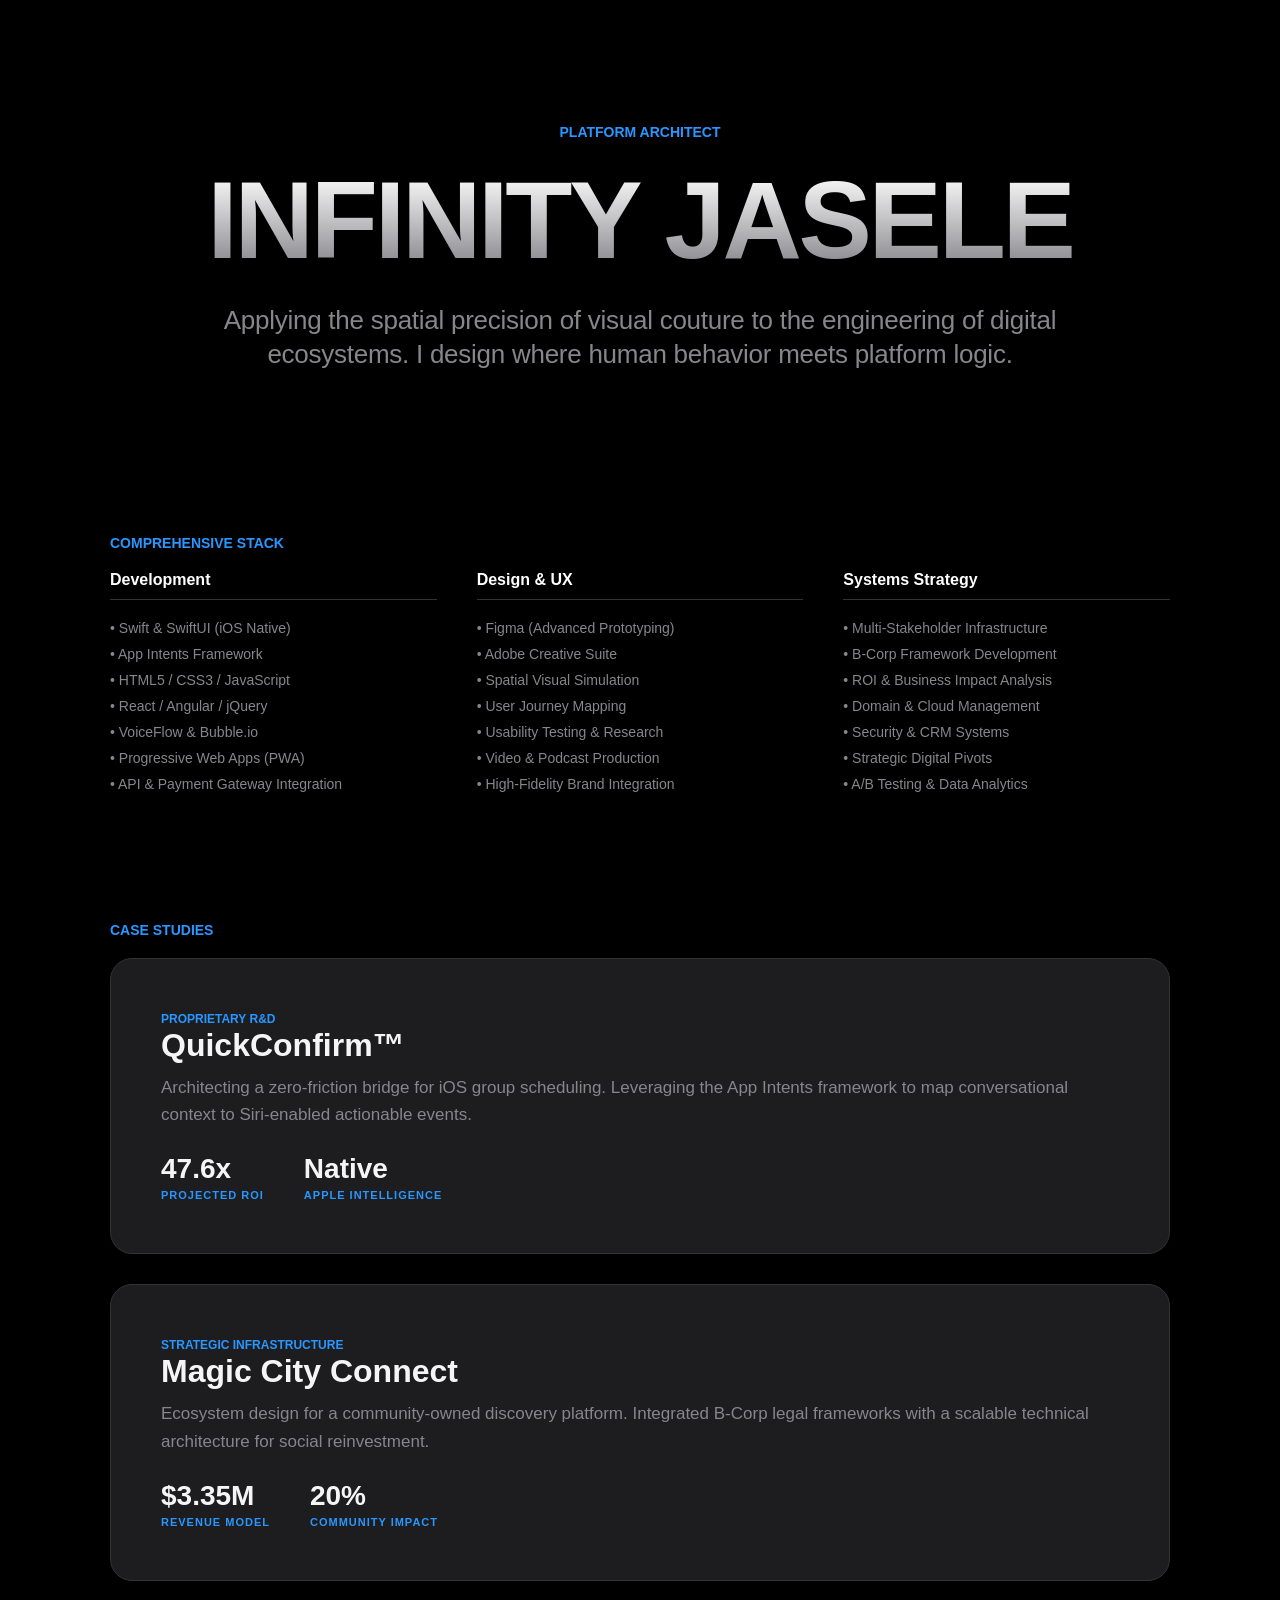
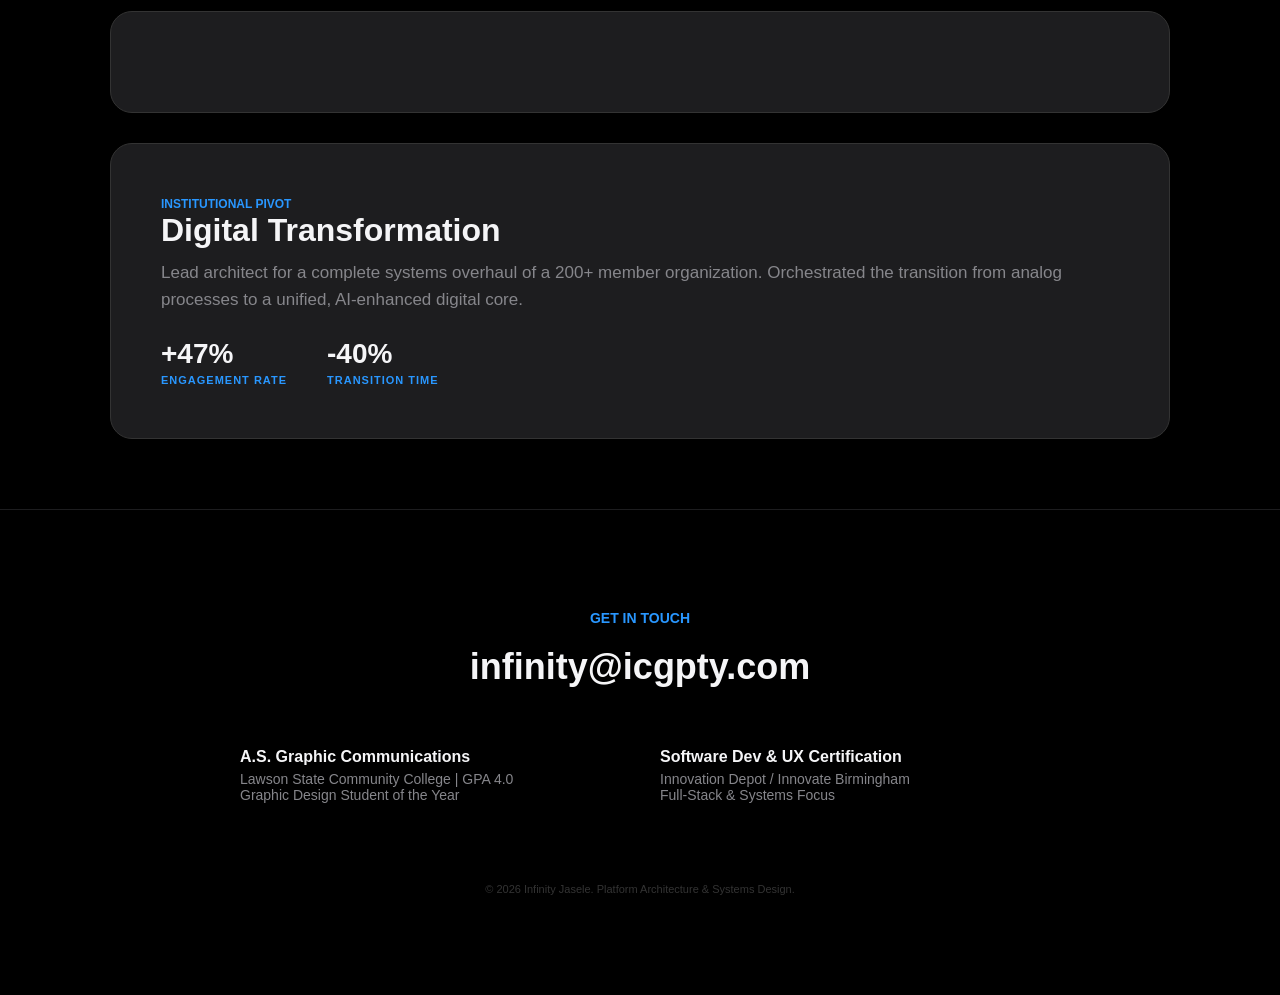
==== index.html @ e2bc9f72 "Add files via upload" ====
<!DOCTYPE html>
<html lang="en">
<head>
    <meta charset="UTF-8">
    <meta name="viewport" content="width=device-width, initial-scale=1.0">
    <title>Infinity Jasele | Platform Architect</title>
    <style>
        :root {
            --bg: #000000;
            --text: #f5f5f7;
            --secondary: #86868b;
            --accent: #2997ff;
            --card: #1d1d1f;
        }

        * { margin: 0; padding: 0; box-sizing: border-box; }

        body {
            background-color: var(--bg);
            color: var(--text);
            font-family: -apple-system, BlinkMacSystemFont, "SF Pro Display", sans-serif;
            overflow-x: hidden;
            -webkit-font-smoothing: antialiased;
        }

        /* Animations */
        .reveal {
            opacity: 0;
            transform: translateY(20px);
            transition: all 0.8s ease-out;
        }
        .reveal.active { opacity: 1; transform: translateY(0); }

        .skill-item {
            opacity: 0;
            transform: translateY(10px);
            transition: all 0.4s ease-out;
        }
        .skill-item.active { opacity: 1; transform: translateY(0); }

        /* Header / Hero Section */
        header {
            height: 55vh; 
            display: flex;
            flex-direction: column;
            justify-content: center;
            align-items: center;
            text-align: center;
            padding: 0 20px;
        }

        header h1 { 
            font-size: clamp(56px, 12vw, 110px); 
            font-weight: 700; 
            letter-spacing: -0.03em; 
            line-height: 0.9;
            margin-bottom: 25px;
            background: linear-gradient(180deg, #fff 0%, #86868b 100%);
            -webkit-background-clip: text;
            -webkit-text-fill-color: transparent;
        }
        
        .vision-statement {
            font-size: clamp(18px, 2.8vw, 26px);
            color: var(--secondary);
            max-width: 850px;
            margin-top: 10px;
            line-height: 1.3;
            font-weight: 400;
            letter-spacing: -0.01em;
        }

        section { padding: 40px 20px; max-width: 1100px; margin: 0 auto; }
        .section-label { color: var(--accent); font-weight: 600; font-size: 14px; text-transform: uppercase; margin-bottom: 20px; display: block; }

        /* Skills Matrix */
        .skills-grid { display: grid; grid-template-columns: repeat(3, 1fr); gap: 40px; margin-bottom: 40px; }
        .skill-col h3 { font-size: 16px; margin-bottom: 20px; border-bottom: 0.5px solid #333; padding-bottom: 10px; color: #fff; }
        .skill-col ul { list-style: none; }
        .skill-col li { color: var(--secondary); margin-bottom: 10px; font-size: 14px; }

        /* Case Studies */
        .case-link { text-decoration: none; color: inherit; display: block; }
        
        .case-study {
            background: var(--card);
            border-radius: 22px;
            padding: 50px;
            margin-bottom: 30px;
            border: 0.5px solid #333;
            transition: transform 0.5s cubic-bezier(0.4, 0, 0.2, 1), background 0.3s ease;
        }

        .case-study:hover {
            transform: scale(1.02);
            background: #252528;
            border-color: var(--accent);
        }

        .case-study h3 { font-size: 32px; margin-bottom: 10px; font-weight: 600; }
        .case-study p { color: var(--secondary); margin-bottom: 25px; line-height: 1.6; font-size: 17px; }
        
        .metrics { display: flex; gap: 40px; }
        .metric-item b { display: block; font-size: 28px; color: var(--text); }
        .metric-item span { font-size: 11px; color: var(--accent); text-transform: uppercase; letter-spacing: 1px; font-weight: 700; }

        /* Footer / Contact */
        footer { padding: 100px 20px; text-align: center; background: #000; border-top: 0.5px solid #1d1d1f; }
        .contact-email { font-size: clamp(24px, 4vw, 36px); color: var(--text); text-decoration: none; font-weight: 600; transition: color 0.3s; }
        .contact-email:hover { color: var(--accent); }
        
        .edu-container { margin-top: 60px; display: grid; grid-template-columns: 1fr 1fr; gap: 40px; text-align: left; max-width: 800px; margin-left: auto; margin-right: auto; }
        .edu-item b { display: block; font-size: 16px; margin-bottom: 5px; }
        .edu-item p { font-size: 14px; color: var(--secondary); }

        @media (max-width: 768px) { 
            .skills-grid { grid-template-columns: 1fr; } 
            .edu-container { grid-template-columns: 1fr; }
            .metrics { flex-direction: column; gap: 20px; }
        }
    </style>
</head>
<body>

    <header class="reveal">
        <span class="section-label" style="margin-bottom: 30px;">Platform Architect</span>
        <h1>INFINITY JASELE</h1>
        <p class="vision-statement">
            Applying the spatial precision of visual couture to the engineering of digital ecosystems. I design where human behavior meets platform logic.
        </p>
    </header>

    <section id="skills">
        <span class="section-label">Comprehensive Stack</span>
        <div class="skills-grid">
            <div class="skill-col">
                <h3>Development</h3>
                <ul>
                    <li class="skill-item">• Swift & SwiftUI (iOS Native)</li>
                    <li class="skill-item">• App Intents Framework</li>
                    <li class="skill-item">• HTML5 / CSS3 / JavaScript</li>
                    <li class="skill-item">• React / Angular / jQuery</li>
                    <li class="skill-item">• VoiceFlow & Bubble.io</li>
                    <li class="skill-item">• Progressive Web Apps (PWA)</li>
                    <li class="skill-item">• API & Payment Gateway Integration</li>
                </ul>
            </div>
            <div class="skill-col">
                <h3>Design & UX</h3>
                <ul>
                    <li class="skill-item">• Figma (Advanced Prototyping)</li>
                    <li class="skill-item">• Adobe Creative Suite</li>
                    <li class="skill-item">• Spatial Visual Simulation</li>
                    <li class="skill-item">• User Journey Mapping</li>
                    <li class="skill-item">• Usability Testing & Research</li>
                    <li class="skill-item">• Video & Podcast Production</li>
                    <li class="skill-item">• High-Fidelity Brand Integration</li>
                </ul>
            </div>
            <div class="skill-col">
                <h3>Systems Strategy</h3>
                <ul>
                    <li class="skill-item">• Multi-Stakeholder Infrastructure</li>
                    <li class="skill-item">• B-Corp Framework Development</li>
                    <li class="skill-item">• ROI & Business Impact Analysis</li>
                    <li class="skill-item">• Domain & Cloud Management</li>
                    <li class="skill-item">• Security & CRM Systems</li>
                    <li class="skill-item">• Strategic Digital Pivots</li>
                    <li class="skill-item">• A/B Testing & Data Analytics</li>
                </ul>
            </div>
        </div>
    </section>

    <section id="cases">
        <span class="section-label">Case Studies</span>
        
        <a href="quickconfirm.html" class="case-link">
            <div class="case-study reveal">
                <label style="color:var(--accent); font-size: 12px; font-weight: 700;">PROPRIETARY R&D</label>
                <h3>QuickConfirm™</h3>
                <p>Architecting a zero-friction bridge for iOS group scheduling. Leveraging the App Intents framework to map conversational context to Siri-enabled actionable events.</p>
                <div class="metrics">
                    <div class="metric-item"><b>47.6x</b><span>Projected ROI</span></div>
                    <div class="metric-item"><b>Native</b><span>Apple Intelligence</span></div>
                </div>
            </div>
        </a>

        <a href="magic-city.html" class="case-link">
            <div class="case-study reveal">
                <label style="color:var(--accent); font-size: 12px; font-weight: 700;">STRATEGIC INFRASTRUCTURE</label>
                <h3>Magic City Connect</h3>
                <p>Ecosystem design for a community-owned discovery platform. Integrated B-Corp legal frameworks with a scalable technical architecture for social reinvestment.</p>
                <div class="metrics">
                    <div class="metric-item"><b>$3.35M</b><span>Revenue Model</span></div>
                    <div class="metric-item"><b>20%</b><span>Community Impact</span></div>
                </div>
            </div>
        </a>

        <a href="wnwi.html" class="case-link">
            <div class="case-study reveal">
                </div>
        </a>

        <div class="case-study reveal">
            <label style="color:var(--accent); font-size: 12px; font-weight: 700;">INSTITUTIONAL PIVOT</label>
            <h3>Digital Transformation</h3>
            <p>Lead architect for a complete systems overhaul of a 200+ member organization. Orchestrated the transition from analog processes to a unified, AI-enhanced digital core.</p>
            <div class="metrics">
                <div class="metric-item"><b>+47%</b><span>Engagement Rate</span></div>
                <div class="metric-item"><b>-40%</b><span>Transition Time</span></div>
            </div>
        </div>
    </section>

    <footer>
        <span class="section-label">Get in Touch</span>
        <a href="mailto:infinity@icgpty.com" class="contact-email">infinity@icgpty.com</a>
        
        <div class="edu-container reveal">
            <div class="edu-item">
                <b>A.S. Graphic Communications</b>
                <p>Lawson State Community College | GPA 4.0<br>Graphic Design Student of the Year</p>
            </div>
            <div class="edu-item">
                <b>Software Dev & UX Certification</b>
                <p>Innovation Depot / Innovate Birmingham<br>Full-Stack & Systems Focus</p>
            </div>
        </div>
        
        <p style="margin-top: 80px; font-size: 11px; color: #333;">© 2026 Infinity Jasele. Platform Architecture & Systems Design.</p>
    </footer>

    <script>
        const observerOptions = { threshold: 0.15 };
        
        const observer = new IntersectionObserver((entries) => {
            entries.forEach(entry => {
                if (entry.isIntersecting) {
                    entry.target.classList.add('active');
                    if (entry.target.id === 'skills') {
                        const items = entry.target.querySelectorAll('.skill-item');
                        items.forEach((item, index) => {
                            setTimeout(() => { item.classList.add('active'); }, index * 80);
                        });
                    }
                }
            });
        }, observerOptions);

        document.querySelectorAll('.reveal').forEach(el => observer.observe(el));
        observer.observe(document.querySelector('#skills'));
    </script>
</body>
</html>
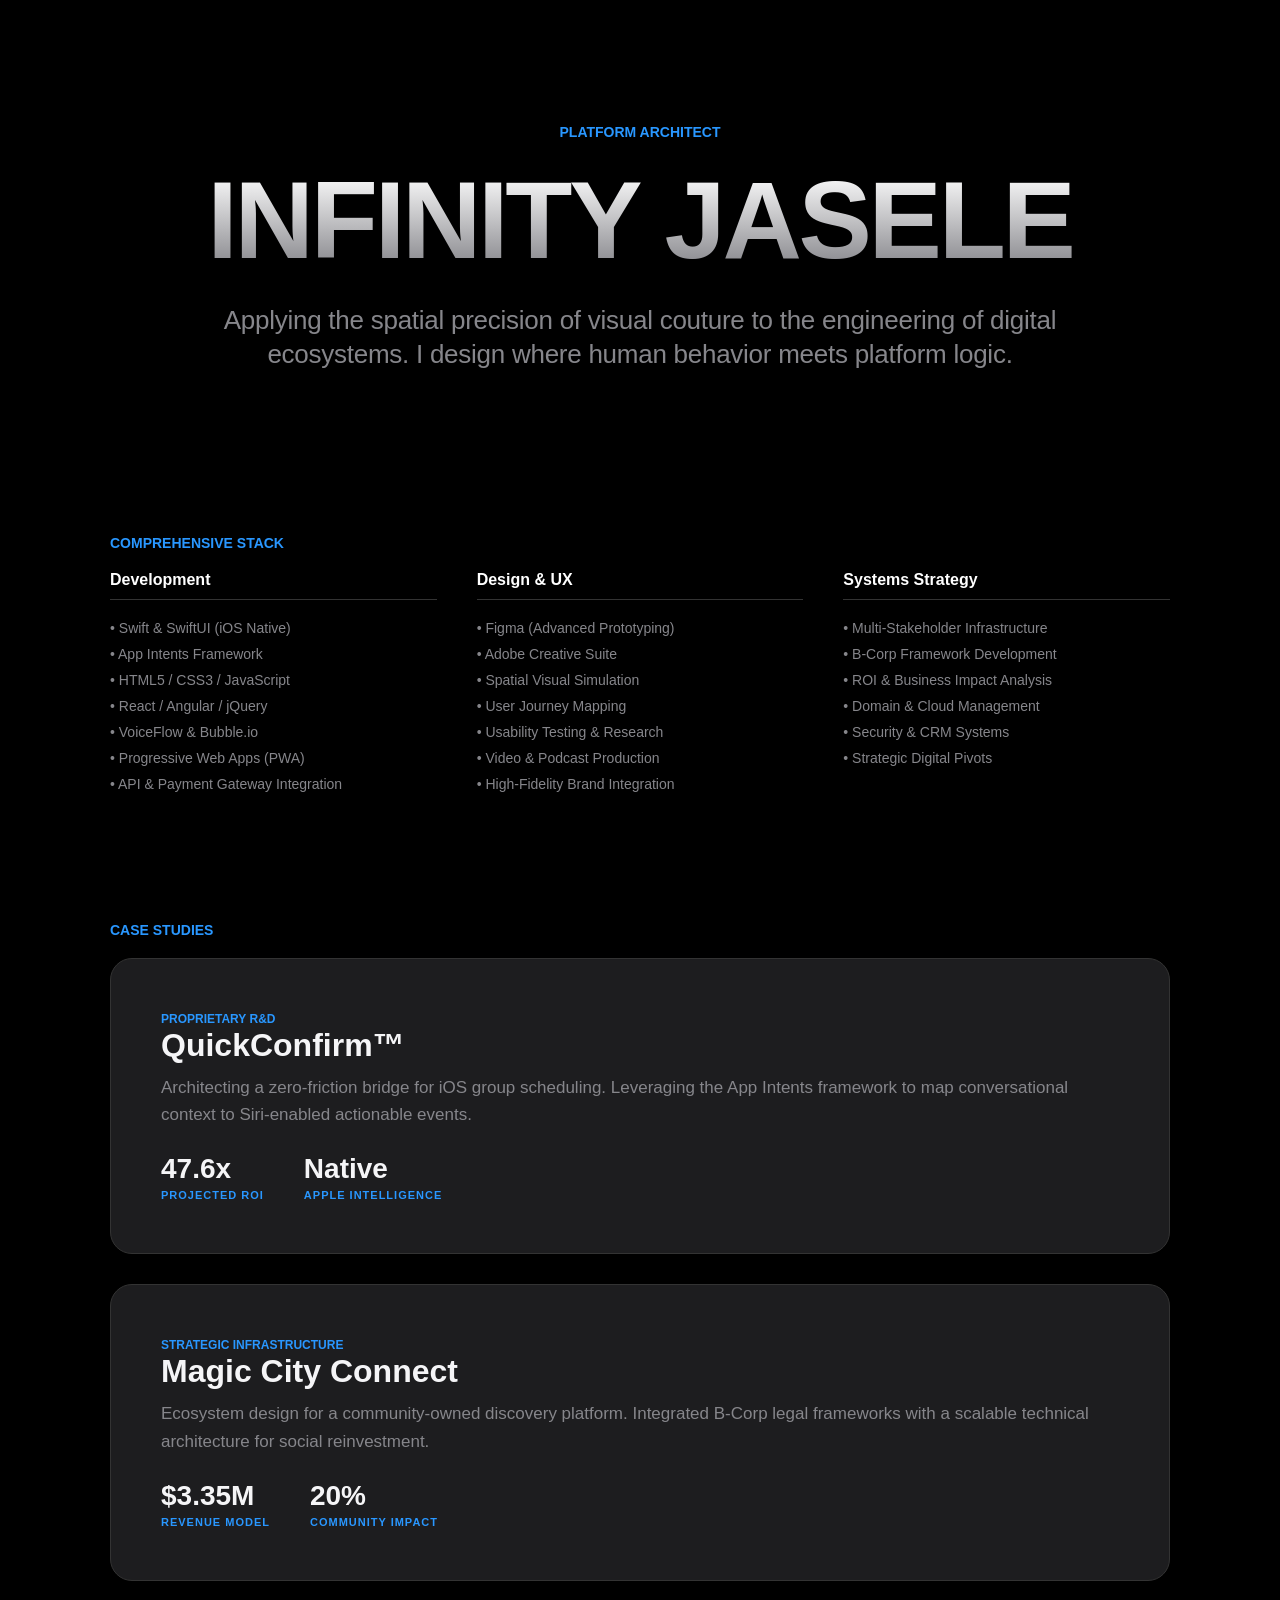
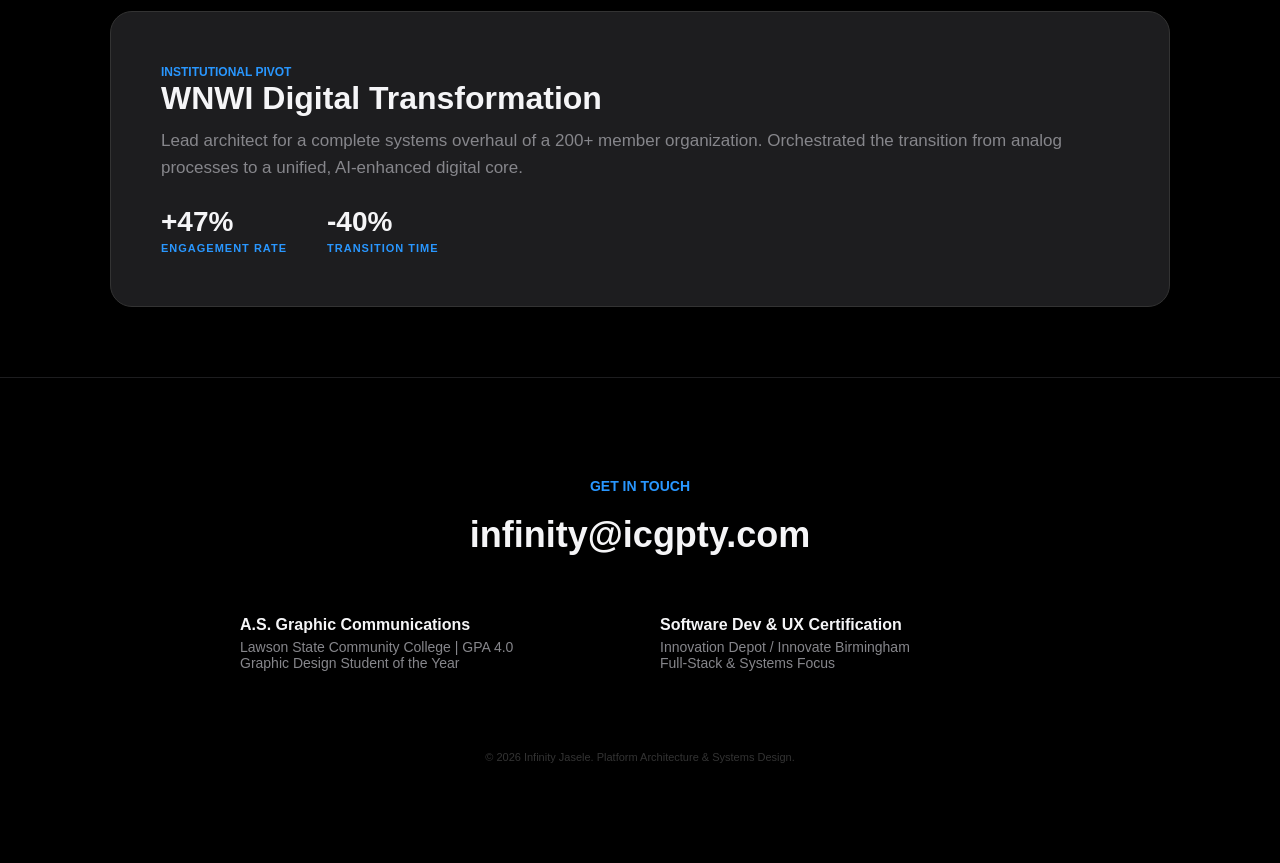
==== commit 8b7ee9de: "Add files via upload Modification" ====
--- a/index.html
+++ b/index.html
@@ -80,13 +80,12 @@
         .skill-col li { color: var(--secondary); margin-bottom: 10px; font-size: 14px; }
 
         /* Case Studies */
-        .case-link { text-decoration: none; color: inherit; display: block; }
+        .case-link { text-decoration: none; color: inherit; display: block; margin-bottom: 30px; }
         
         .case-study {
             background: var(--card);
             border-radius: 22px;
             padding: 50px;
-            margin-bottom: 30px;
             border: 0.5px solid #333;
             transition: transform 0.5s cubic-bezier(0.4, 0, 0.2, 1), background 0.3s ease;
         }
@@ -201,18 +200,15 @@
 
         <a href="wnwi.html" class="case-link">
             <div class="case-study reveal">
+                <label style="color:var(--accent); font-size: 12px; font-weight: 700;">INSTITUTIONAL PIVOT</label>
+                <h3>WNWI Digital Transformation</h3>
+                <p>Lead architect for a complete systems overhaul of a 200+ member organization. Orchestrated the transition from analog processes to a unified, AI-enhanced digital core.</p>
+                <div class="metrics">
+                    <div class="metric-item"><b>+47%</b><span>Engagement Rate</span></div>
+                    <div class="metric-item"><b>-40%</b><span>Transition Time</span></div>
                 </div>
+            </div>
         </a>
-
-        <div class="case-study reveal">
-            <label style="color:var(--accent); font-size: 12px; font-weight: 700;">INSTITUTIONAL PIVOT</label>
-            <h3>Digital Transformation</h3>
-            <p>Lead architect for a complete systems overhaul of a 200+ member organization. Orchestrated the transition from analog processes to a unified, AI-enhanced digital core.</p>
-            <div class="metrics">
-                <div class="metric-item"><b>+47%</b><span>Engagement Rate</span></div>
-                <div class="metric-item"><b>-40%</b><span>Transition Time</span></div>
-            </div>
-        </div>
     </section>
 
     <footer>
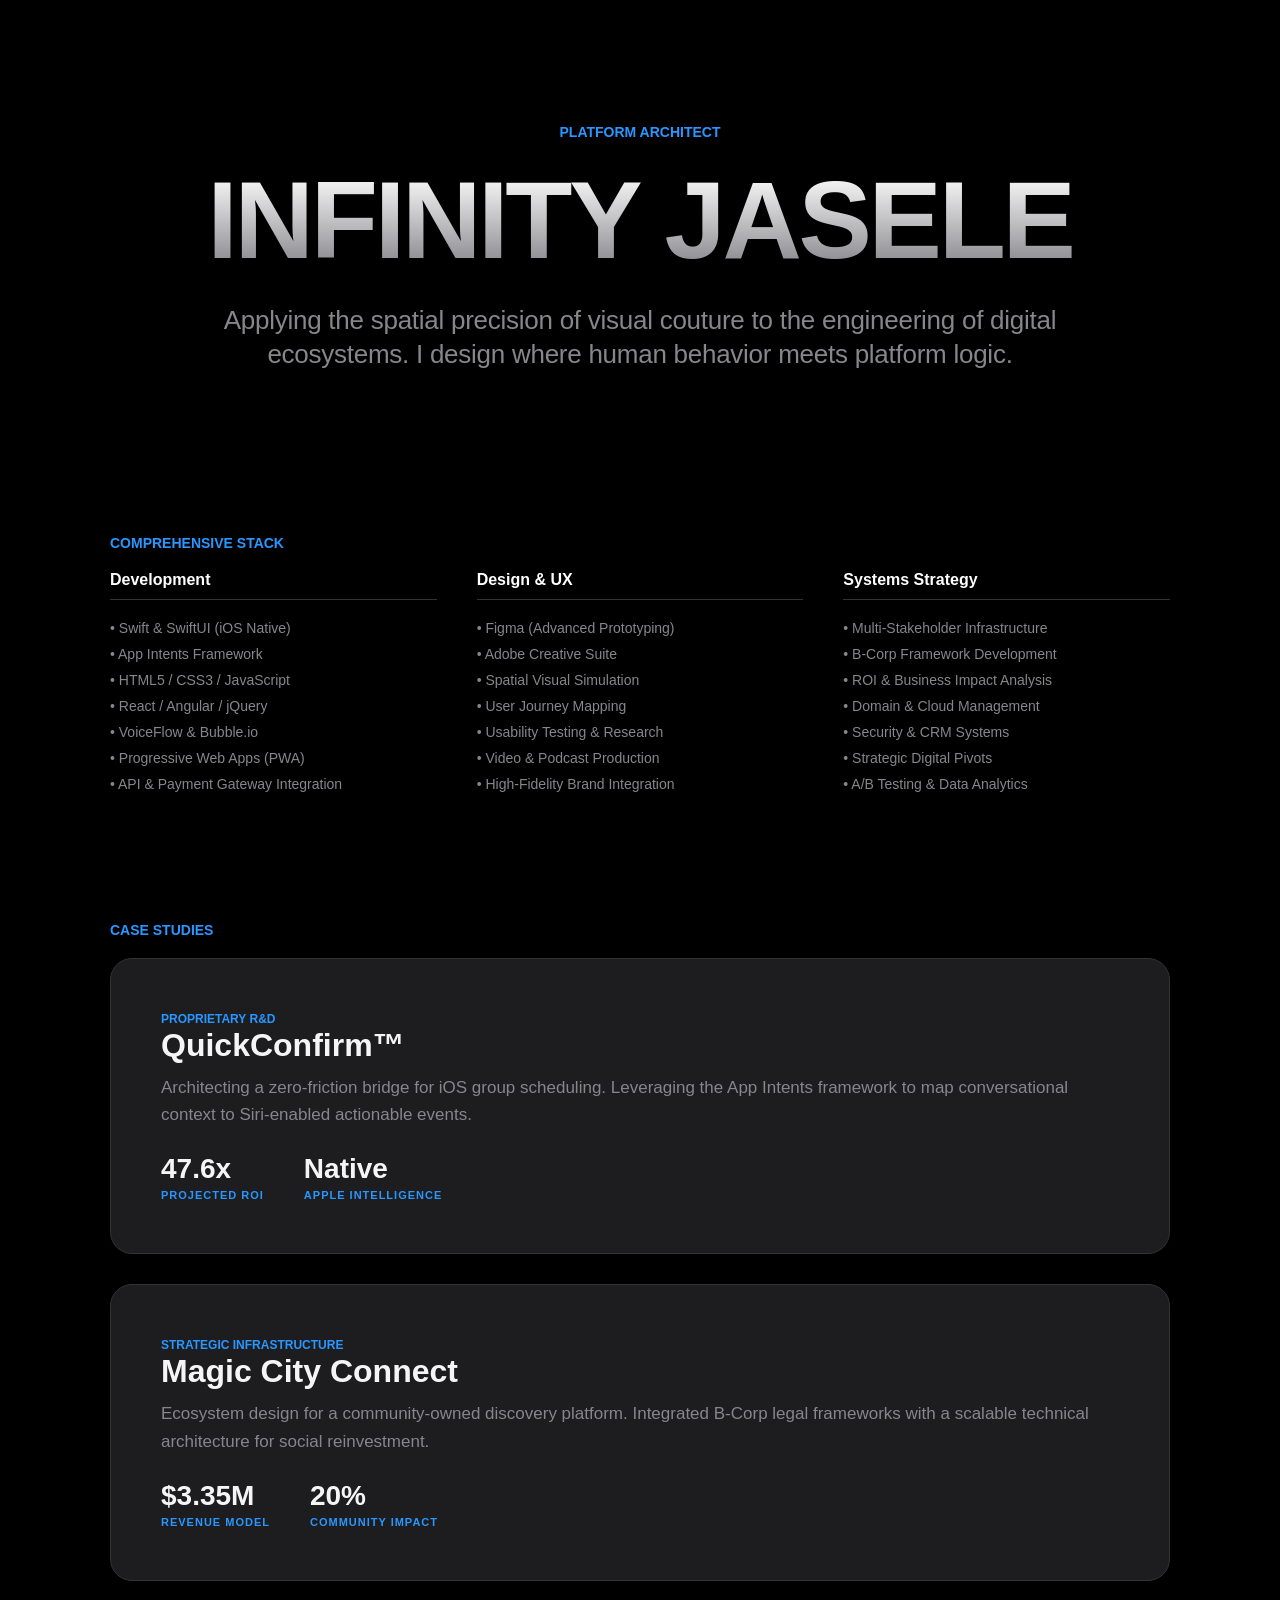
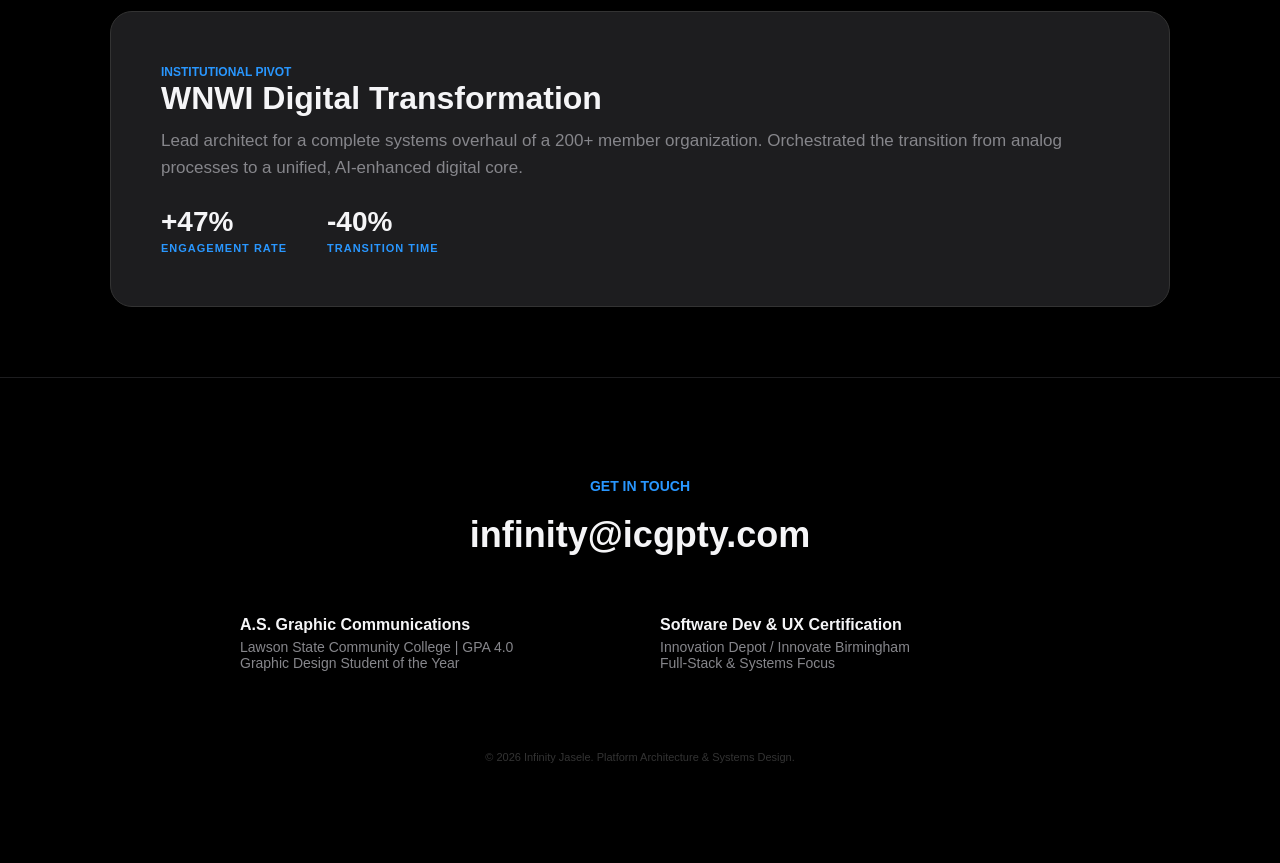
==== commit d9cded24: "Updated Meta Descriptions" ====
--- a/index.html
+++ b/index.html
@@ -1,6 +1,23 @@
 <!DOCTYPE html>
 <html lang="en">
 <head>
+
+    <title>Infinity Jasele | Platform Architect</title>
+<meta name="title" content="Infinity Jasele | Platform Architect">
+<meta name="description" content="Applying the spatial precision of visual couture to the engineering of digital ecosystems.">
+
+<meta property="og:type" content="website">
+<meta property="og:url" content="https://yourdomain.com/">
+<meta property="og:title" content="Infinity Jasele | Platform Architect">
+<meta property="og:description" content="Designing where human behavior meets platform logic. Explore strategic case studies including QuickConfirm™ and Magic City Connect.">
+<meta property="og:image" content="https://yourdomain.com/preview-image.png">
+
+<meta property="twitter:card" content="summary_large_image">
+<meta property="twitter:url" content="https://yourdomain.com/">
+<meta property="twitter:title" content="Infinity Jasele | Platform Architect">
+<meta property="twitter:description" content="Sovereign Systems Architecture & Digital Transformation.">
+<meta property="twitter:image" content="https://yourdomain.com/preview-image.png">
+
     <meta charset="UTF-8">
     <meta name="viewport" content="width=device-width, initial-scale=1.0">
     <title>Infinity Jasele | Platform Architect</title>
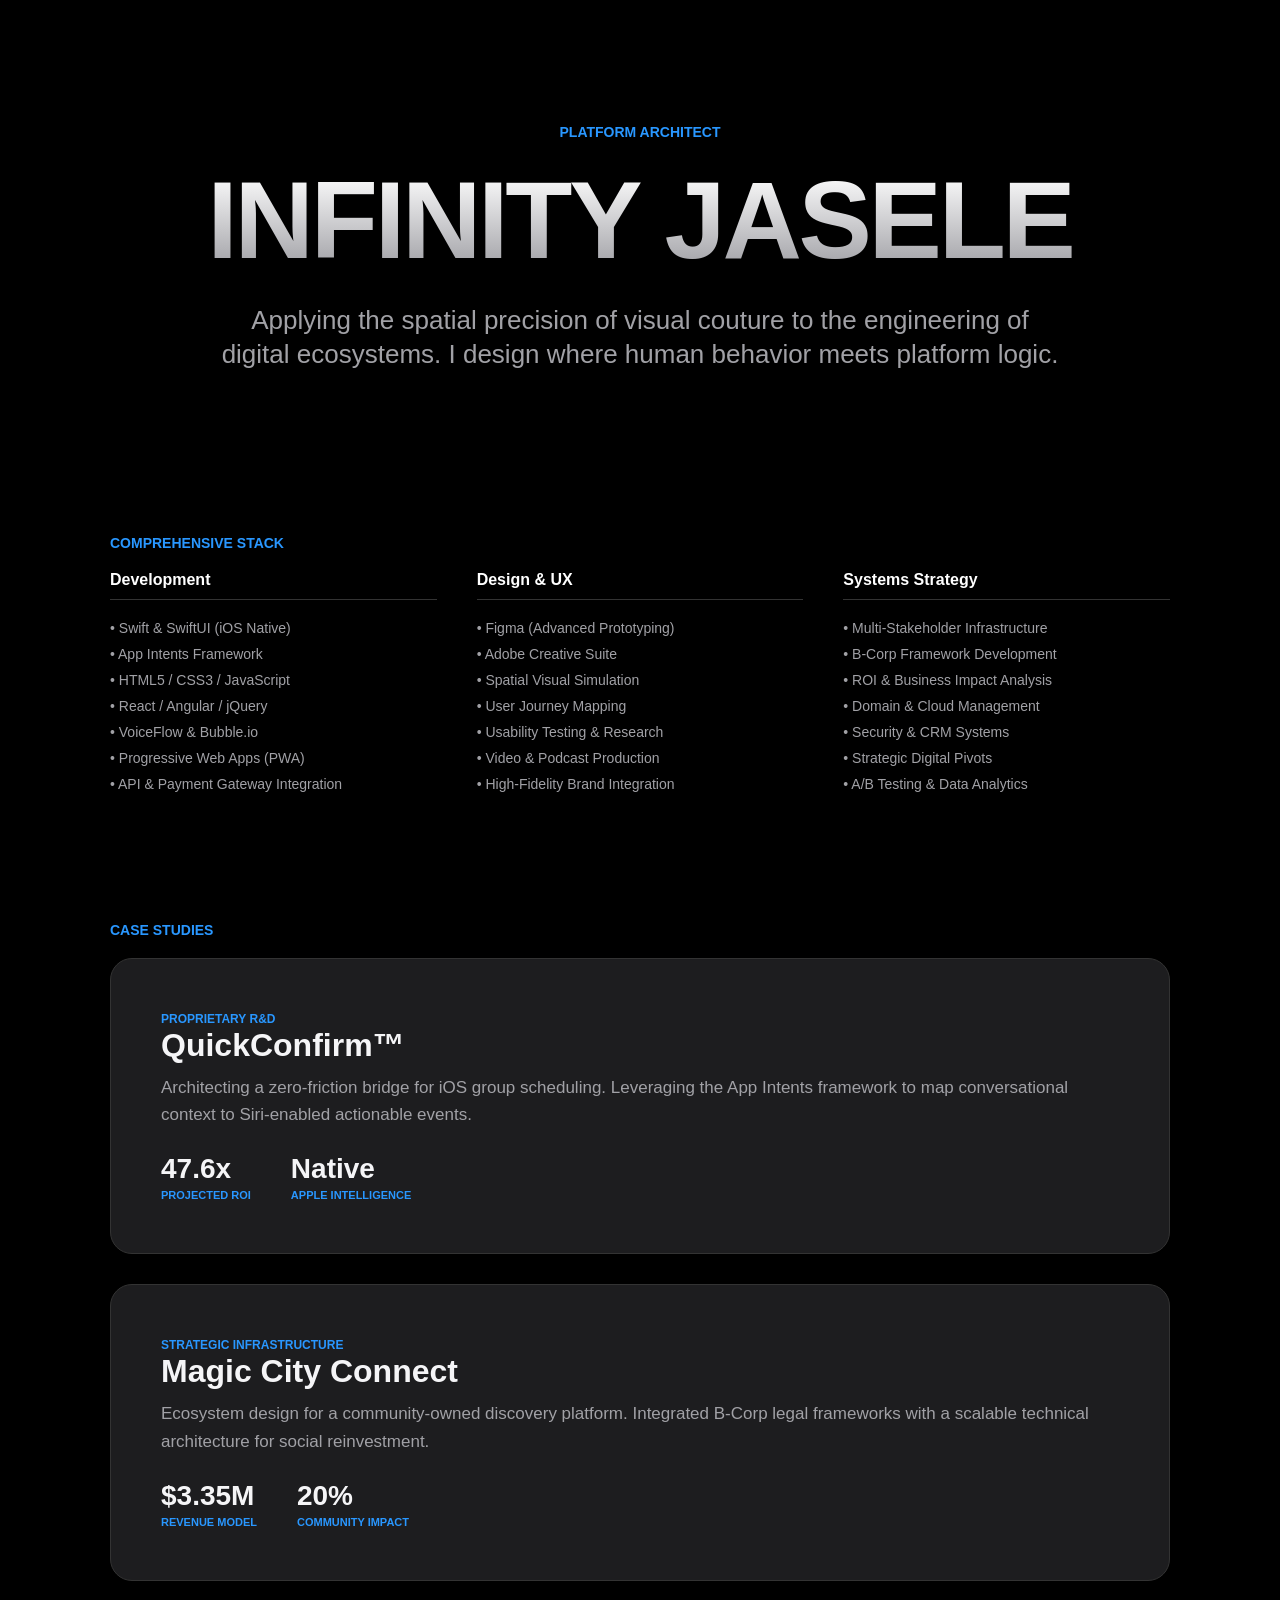
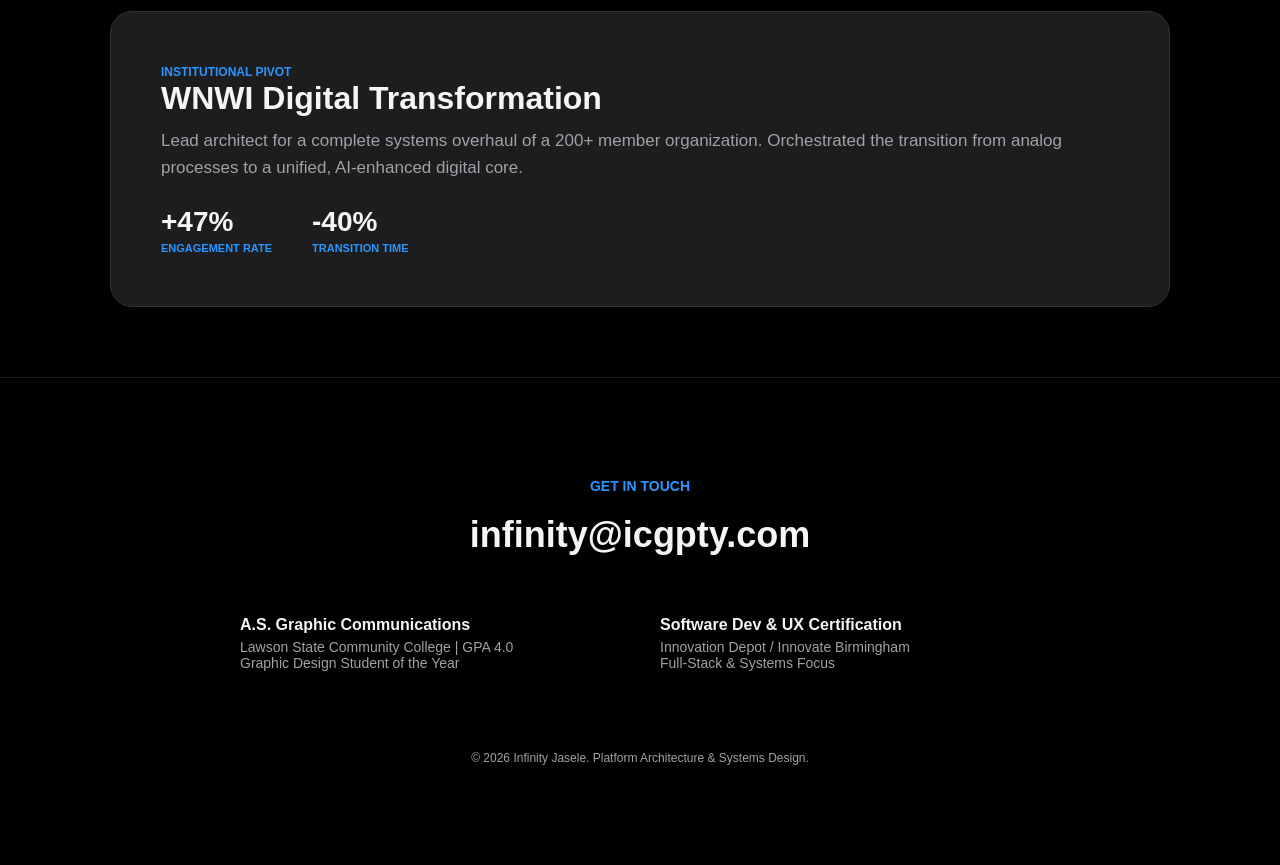
==== commit 930e9940: "Add files via upload ADA compliance" ====
--- a/index.html
+++ b/index.html
@@ -1,22 +1,21 @@
 <!DOCTYPE html>
 <html lang="en">
 <head>
-
     <title>Infinity Jasele | Platform Architect</title>
-<meta name="title" content="Infinity Jasele | Platform Architect">
-<meta name="description" content="Applying the spatial precision of visual couture to the engineering of digital ecosystems.">
-
-<meta property="og:type" content="website">
-<meta property="og:url" content="https://yourdomain.com/">
-<meta property="og:title" content="Infinity Jasele | Platform Architect">
-<meta property="og:description" content="Designing where human behavior meets platform logic. Explore strategic case studies including QuickConfirm™ and Magic City Connect.">
-<meta property="og:image" content="https://yourdomain.com/preview-image.png">
-
-<meta property="twitter:card" content="summary_large_image">
-<meta property="twitter:url" content="https://yourdomain.com/">
-<meta property="twitter:title" content="Infinity Jasele | Platform Architect">
-<meta property="twitter:description" content="Sovereign Systems Architecture & Digital Transformation.">
-<meta property="twitter:image" content="https://yourdomain.com/preview-image.png">
+    <meta name="title" content="Infinity Jasele | Platform Architect">
+    <meta name="description" content="Applying the spatial precision of visual couture to the engineering of digital ecosystems.">
+    
+    <meta property="og:type" content="website">
+    <meta property="og:url" content="https://infinityjasele.com/">
+    <meta property="og:title" content="Infinity Jasele | Platform Architect">
+    <meta property="og:description" content="Designing where human behavior meets platform logic. Explore strategic case studies including QuickConfirm™ and Magic City Connect.">
+    <meta property="og:image" content="https://yourdomain.com/preview-image.png">
+    
+    <meta property="twitter:card" content="summary_large_image">
+    <meta property="twitter:url" content="https://infinityjasele.com/">
+    <meta property="twitter:title" content="Infinity Jasele | Platform Architect">
+    <meta property="twitter:description" content="Sovereign Systems Architecture & Digital Transformation.">
+    <meta property="twitter:image" content="https://infinityjasele.com/preview-image.png">
 
     <meta charset="UTF-8">
     <meta name="viewport" content="width=device-width, initial-scale=1.0">
@@ -25,7 +24,8 @@
         :root {
             --bg: #000000;
             --text: #f5f5f7;
-            --secondary: #86868b;
+            /* Updated from #86868b to #a1a1a6 for better AA contrast ratio */
+            --secondary: #a1a1a6; 
             --accent: #2997ff;
             --card: #1d1d1f;
         }
@@ -40,7 +40,6 @@
             -webkit-font-smoothing: antialiased;
         }
 
-        /* Animations */
         .reveal {
             opacity: 0;
             transform: translateY(20px);
@@ -55,7 +54,7 @@
         }
         .skill-item.active { opacity: 1; transform: translateY(0); }
 
-        /* Header / Hero Section */
+        /* ARIA Landmarks: Header */
         header {
             height: 55vh; 
             display: flex;
@@ -72,7 +71,7 @@
             letter-spacing: -0.03em; 
             line-height: 0.9;
             margin-bottom: 25px;
-            background: linear-gradient(180deg, #fff 0%, #86868b 100%);
+            background: linear-gradient(180deg, #fff 0%, #a1a1a6 100%);
             -webkit-background-clip: text;
             -webkit-text-fill-color: transparent;
         }
@@ -84,61 +83,62 @@
             margin-top: 10px;
             line-height: 1.3;
             font-weight: 400;
-            letter-spacing: -0.01em;
         }
 
         section { padding: 40px 20px; max-width: 1100px; margin: 0 auto; }
+        /* sr-only keeps hierarchy for screen readers without changing visual design */
+        .sr-only {
+            position: absolute;
+            width: 1px;
+            height: 1px;
+            padding: 0;
+            margin: -1px;
+            overflow: hidden;
+            clip: rect(0, 0, 0, 0);
+            border: 0;
+        }
+
         .section-label { color: var(--accent); font-weight: 600; font-size: 14px; text-transform: uppercase; margin-bottom: 20px; display: block; }
 
-        /* Skills Matrix */
         .skills-grid { display: grid; grid-template-columns: repeat(3, 1fr); gap: 40px; margin-bottom: 40px; }
         .skill-col h3 { font-size: 16px; margin-bottom: 20px; border-bottom: 0.5px solid #333; padding-bottom: 10px; color: #fff; }
         .skill-col ul { list-style: none; }
-        .skill-col li { color: var(--secondary); margin-bottom: 10px; font-size: 14px; }
-
-        /* Case Studies */
+        .skill-item { color: var(--secondary); margin-bottom: 10px; font-size: 14px; }
+
         .case-link { text-decoration: none; color: inherit; display: block; margin-bottom: 30px; }
-        
         .case-study {
             background: var(--card);
             border-radius: 22px;
             padding: 50px;
             border: 0.5px solid #333;
-            transition: transform 0.5s cubic-bezier(0.4, 0, 0.2, 1), background 0.3s ease;
-        }
-
-        .case-study:hover {
-            transform: scale(1.02);
-            background: #252528;
-            border-color: var(--accent);
-        }
-
+            transition: transform 0.5s cubic-bezier(0.4, 0, 0.2, 1);
+        }
+        .case-study:hover { transform: scale(1.02); border-color: var(--accent); }
         .case-study h3 { font-size: 32px; margin-bottom: 10px; font-weight: 600; }
         .case-study p { color: var(--secondary); margin-bottom: 25px; line-height: 1.6; font-size: 17px; }
         
         .metrics { display: flex; gap: 40px; }
         .metric-item b { display: block; font-size: 28px; color: var(--text); }
-        .metric-item span { font-size: 11px; color: var(--accent); text-transform: uppercase; letter-spacing: 1px; font-weight: 700; }
-
-        /* Footer / Contact */
+        .metric-item span { font-size: 11px; color: var(--accent); text-transform: uppercase; font-weight: 700; }
+
         footer { padding: 100px 20px; text-align: center; background: #000; border-top: 0.5px solid #1d1d1f; }
-        .contact-email { font-size: clamp(24px, 4vw, 36px); color: var(--text); text-decoration: none; font-weight: 600; transition: color 0.3s; }
-        .contact-email:hover { color: var(--accent); }
-        
-        .edu-container { margin-top: 60px; display: grid; grid-template-columns: 1fr 1fr; gap: 40px; text-align: left; max-width: 800px; margin-left: auto; margin-right: auto; }
+        .contact-email { font-size: clamp(24px, 4vw, 36px); color: var(--text); text-decoration: none; font-weight: 600; }
+        /* Fix contrast for footer copyright */
+        .footer-credits { margin-top: 80px; font-size: 12px; color: var(--secondary); }
+
+        .edu-container { margin-top: 60px; display: grid; grid-template-columns: 1fr 1fr; gap: 40px; text-align: left; max-width: 800px; margin: 60px auto 0; }
         .edu-item b { display: block; font-size: 16px; margin-bottom: 5px; }
         .edu-item p { font-size: 14px; color: var(--secondary); }
 
         @media (max-width: 768px) { 
             .skills-grid { grid-template-columns: 1fr; } 
             .edu-container { grid-template-columns: 1fr; }
-            .metrics { flex-direction: column; gap: 20px; }
         }
     </style>
 </head>
 <body>
 
-    <header class="reveal">
+    <header role="banner" class="reveal">
         <span class="section-label" style="margin-bottom: 30px;">Platform Architect</span>
         <h1>INFINITY JASELE</h1>
         <p class="vision-statement">
@@ -146,89 +146,95 @@
         </p>
     </header>
 
-    <section id="skills">
-        <span class="section-label">Comprehensive Stack</span>
-        <div class="skills-grid">
-            <div class="skill-col">
-                <h3>Development</h3>
-                <ul>
-                    <li class="skill-item">• Swift & SwiftUI (iOS Native)</li>
-                    <li class="skill-item">• App Intents Framework</li>
-                    <li class="skill-item">• HTML5 / CSS3 / JavaScript</li>
-                    <li class="skill-item">• React / Angular / jQuery</li>
-                    <li class="skill-item">• VoiceFlow & Bubble.io</li>
-                    <li class="skill-item">• Progressive Web Apps (PWA)</li>
-                    <li class="skill-item">• API & Payment Gateway Integration</li>
-                </ul>
-            </div>
-            <div class="skill-col">
-                <h3>Design & UX</h3>
-                <ul>
-                    <li class="skill-item">• Figma (Advanced Prototyping)</li>
-                    <li class="skill-item">• Adobe Creative Suite</li>
-                    <li class="skill-item">• Spatial Visual Simulation</li>
-                    <li class="skill-item">• User Journey Mapping</li>
-                    <li class="skill-item">• Usability Testing & Research</li>
-                    <li class="skill-item">• Video & Podcast Production</li>
-                    <li class="skill-item">• High-Fidelity Brand Integration</li>
-                </ul>
-            </div>
-            <div class="skill-col">
-                <h3>Systems Strategy</h3>
-                <ul>
-                    <li class="skill-item">• Multi-Stakeholder Infrastructure</li>
-                    <li class="skill-item">• B-Corp Framework Development</li>
-                    <li class="skill-item">• ROI & Business Impact Analysis</li>
-                    <li class="skill-item">• Domain & Cloud Management</li>
-                    <li class="skill-item">• Security & CRM Systems</li>
-                    <li class="skill-item">• Strategic Digital Pivots</li>
-                    <li class="skill-item">• A/B Testing & Data Analytics</li>
-                </ul>
-            </div>
-        </div>
-    </section>
-
-    <section id="cases">
-        <span class="section-label">Case Studies</span>
-        
-        <a href="quickconfirm.html" class="case-link">
-            <div class="case-study reveal">
-                <label style="color:var(--accent); font-size: 12px; font-weight: 700;">PROPRIETARY R&D</label>
-                <h3>QuickConfirm™</h3>
-                <p>Architecting a zero-friction bridge for iOS group scheduling. Leveraging the App Intents framework to map conversational context to Siri-enabled actionable events.</p>
-                <div class="metrics">
-                    <div class="metric-item"><b>47.6x</b><span>Projected ROI</span></div>
-                    <div class="metric-item"><b>Native</b><span>Apple Intelligence</span></div>
+    <main role="main">
+        
+        <section id="skills">
+            <span class="section-label" aria-hidden="true">Comprehensive Stack</span>
+            <h2 class="sr-only">Technical Skills and Competencies</h2>
+            
+            <div class="skills-grid">
+                <div class="skill-col">
+                    <h3>Development</h3>
+                    <ul>
+                        <li class="skill-item">• Swift & SwiftUI (iOS Native)</li>
+                        <li class="skill-item">• App Intents Framework</li>
+                        <li class="skill-item">• HTML5 / CSS3 / JavaScript</li>
+                        <li class="skill-item">• React / Angular / jQuery</li>
+                        <li class="skill-item">• VoiceFlow & Bubble.io</li>
+                        <li class="skill-item">• Progressive Web Apps (PWA)</li>
+                        <li class="skill-item">• API & Payment Gateway Integration</li>
+                    </ul>
+                </div>
+                <div class="skill-col">
+                    <h3>Design & UX</h3>
+                    <ul>
+                        <li class="skill-item">• Figma (Advanced Prototyping)</li>
+                        <li class="skill-item">• Adobe Creative Suite</li>
+                        <li class="skill-item">• Spatial Visual Simulation</li>
+                        <li class="skill-item">• User Journey Mapping</li>
+                        <li class="skill-item">• Usability Testing & Research</li>
+                        <li class="skill-item">• Video & Podcast Production</li>
+                        <li class="skill-item">• High-Fidelity Brand Integration</li>
+                    </ul>
+                </div>
+                <div class="skill-col">
+                    <h3>Systems Strategy</h3>
+                    <ul>
+                        <li class="skill-item">• Multi-Stakeholder Infrastructure</li>
+                        <li class="skill-item">• B-Corp Framework Development</li>
+                        <li class="skill-item">• ROI & Business Impact Analysis</li>
+                        <li class="skill-item">• Domain & Cloud Management</li>
+                        <li class="skill-item">• Security & CRM Systems</li>
+                        <li class="skill-item">• Strategic Digital Pivots</li>
+                        <li class="skill-item">• A/B Testing & Data Analytics</li>
+                    </ul>
                 </div>
             </div>
-        </a>
-
-        <a href="magic-city.html" class="case-link">
-            <div class="case-study reveal">
-                <label style="color:var(--accent); font-size: 12px; font-weight: 700;">STRATEGIC INFRASTRUCTURE</label>
-                <h3>Magic City Connect</h3>
-                <p>Ecosystem design for a community-owned discovery platform. Integrated B-Corp legal frameworks with a scalable technical architecture for social reinvestment.</p>
-                <div class="metrics">
-                    <div class="metric-item"><b>$3.35M</b><span>Revenue Model</span></div>
-                    <div class="metric-item"><b>20%</b><span>Community Impact</span></div>
-                </div>
-            </div>
-        </a>
-
-        <a href="wnwi.html" class="case-link">
-            <div class="case-study reveal">
-                <label style="color:var(--accent); font-size: 12px; font-weight: 700;">INSTITUTIONAL PIVOT</label>
-                <h3>WNWI Digital Transformation</h3>
-                <p>Lead architect for a complete systems overhaul of a 200+ member organization. Orchestrated the transition from analog processes to a unified, AI-enhanced digital core.</p>
-                <div class="metrics">
-                    <div class="metric-item"><b>+47%</b><span>Engagement Rate</span></div>
-                    <div class="metric-item"><b>-40%</b><span>Transition Time</span></div>
-                </div>
-            </div>
-        </a>
-    </section>
-
-    <footer>
+        </section>
+
+        <section id="cases">
+            <span class="section-label" aria-hidden="true">Case Studies</span>
+            <h2 class="sr-only">Selected Architectural Projects</h2>
+            
+            <a href="quickconfirm.html" class="case-link" aria-label="View QuickConfirm Case Study">
+                <article class="case-study reveal">
+                    <span style="color:var(--accent); font-size: 12px; font-weight: 700;">PROPRIETARY R&D</span>
+                    <h3>QuickConfirm™</h3>
+                    <p>Architecting a zero-friction bridge for iOS group scheduling. Leveraging the App Intents framework to map conversational context to Siri-enabled actionable events.</p>
+                    <div class="metrics">
+                        <div class="metric-item"><b>47.6x</b><span>Projected ROI</span></div>
+                        <div class="metric-item"><b>Native</b><span>Apple Intelligence</span></div>
+                    </div>
+                </article>
+            </a>
+
+            <a href="magic-city.html" class="case-link" aria-label="View Magic City Connect Case Study">
+                <article class="case-study reveal">
+                    <span style="color:var(--accent); font-size: 12px; font-weight: 700;">STRATEGIC INFRASTRUCTURE</span>
+                    <h3>Magic City Connect</h3>
+                    <p>Ecosystem design for a community-owned discovery platform. Integrated B-Corp legal frameworks with a scalable technical architecture for social reinvestment.</p>
+                    <div class="metrics">
+                        <div class="metric-item"><b>$3.35M</b><span>Revenue Model</span></div>
+                        <div class="metric-item"><b>20%</b><span>Community Impact</span></div>
+                    </div>
+                </article>
+            </a>
+
+            <a href="wnwi.html" class="case-link" aria-label="View WNWI Transformation Case Study">
+                <article class="case-study reveal">
+                    <span style="color:var(--accent); font-size: 12px; font-weight: 700;">INSTITUTIONAL PIVOT</span>
+                    <h3>WNWI Digital Transformation</h3>
+                    <p>Lead architect for a complete systems overhaul of a 200+ member organization. Orchestrated the transition from analog processes to a unified, AI-enhanced digital core.</p>
+                    <div class="metrics">
+                        <div class="metric-item"><b>+47%</b><span>Engagement Rate</span></div>
+                        <div class="metric-item"><b>-40%</b><span>Transition Time</span></div>
+                    </div>
+                </article>
+            </a>
+        </section>
+    </main>
+
+    <footer role="contentinfo">
         <span class="section-label">Get in Touch</span>
         <a href="mailto:infinity@icgpty.com" class="contact-email">infinity@icgpty.com</a>
         
@@ -243,12 +249,11 @@
             </div>
         </div>
         
-        <p style="margin-top: 80px; font-size: 11px; color: #333;">© 2026 Infinity Jasele. Platform Architecture & Systems Design.</p>
+        <p class="footer-credits">© 2026 Infinity Jasele. Platform Architecture & Systems Design.</p>
     </footer>
 
     <script>
         const observerOptions = { threshold: 0.15 };
-        
         const observer = new IntersectionObserver((entries) => {
             entries.forEach(entry => {
                 if (entry.isIntersecting) {
@@ -256,7 +261,7 @@
                     if (entry.target.id === 'skills') {
                         const items = entry.target.querySelectorAll('.skill-item');
                         items.forEach((item, index) => {
-                            setTimeout(() => { item.classList.add('active'); }, index * 80);
+                            setTimeout(() => { item.classList.add('active'); }, index * 60);
                         });
                     }
                 }
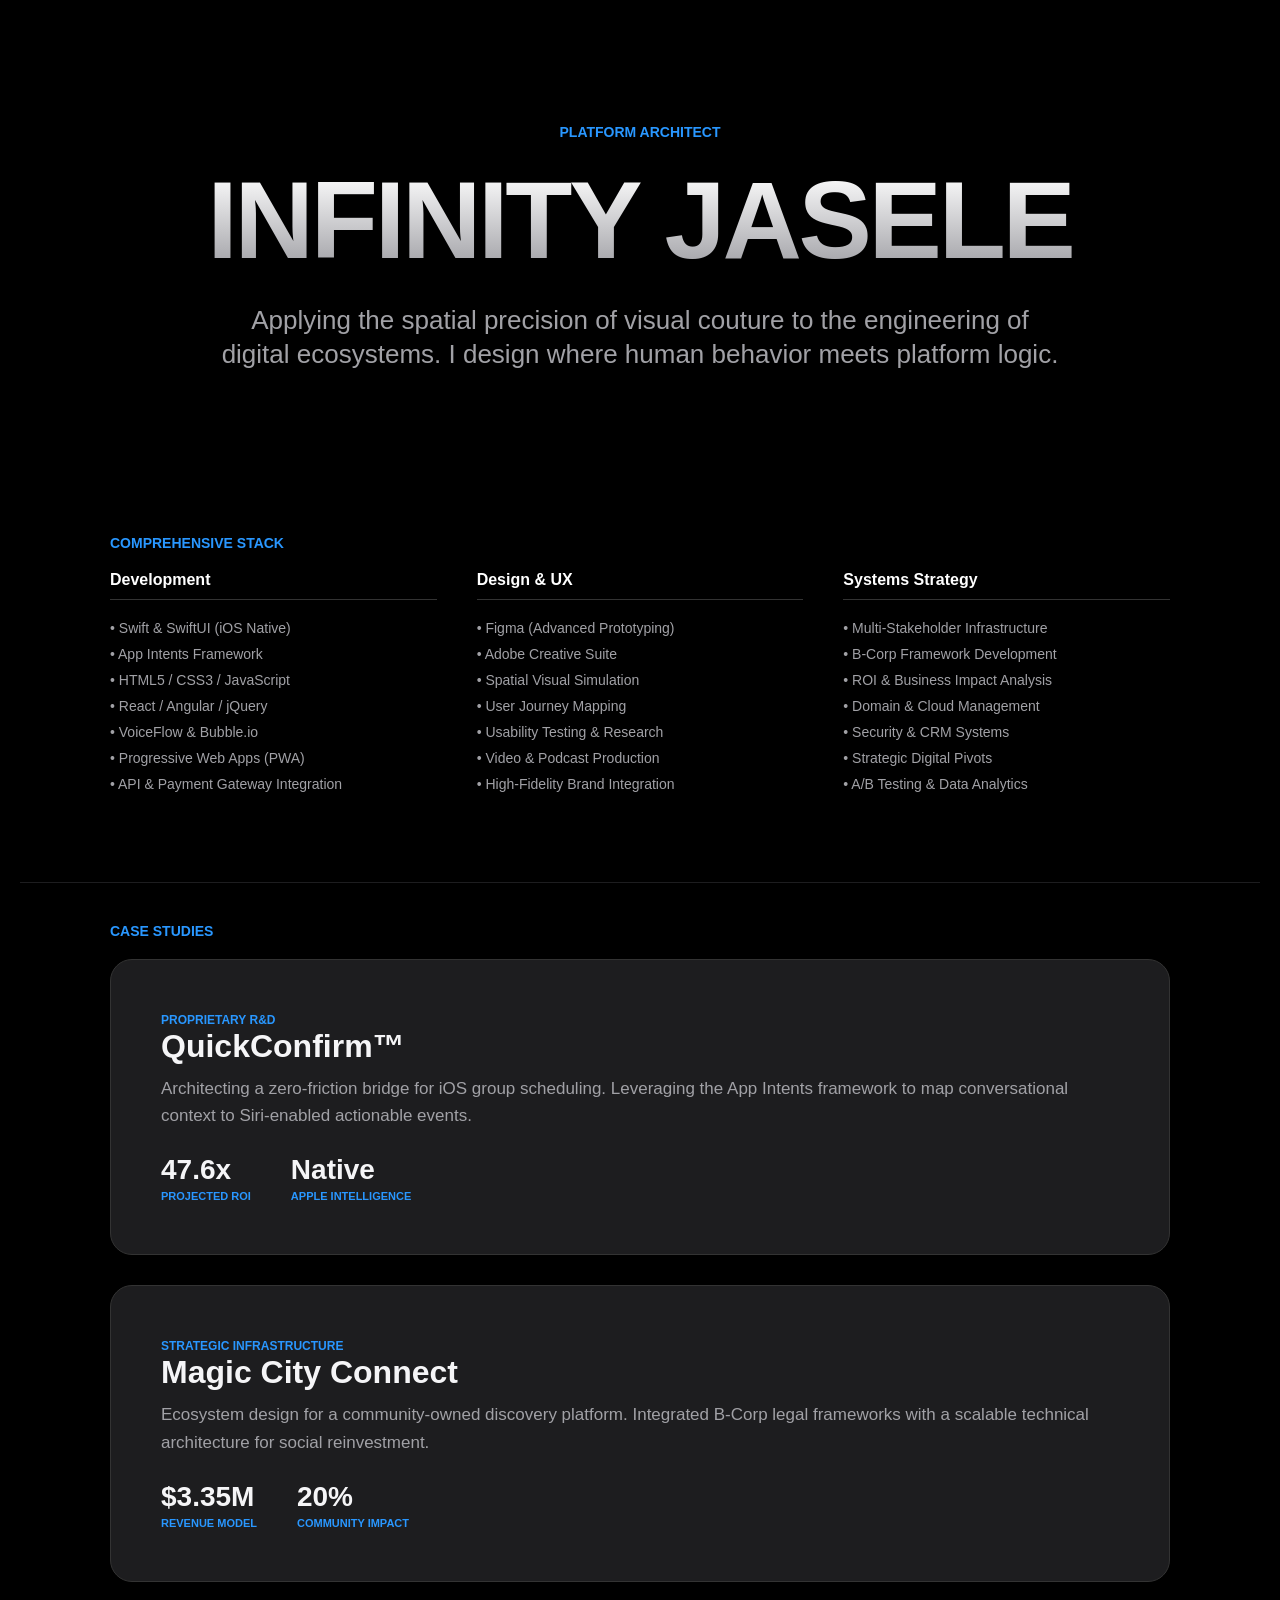
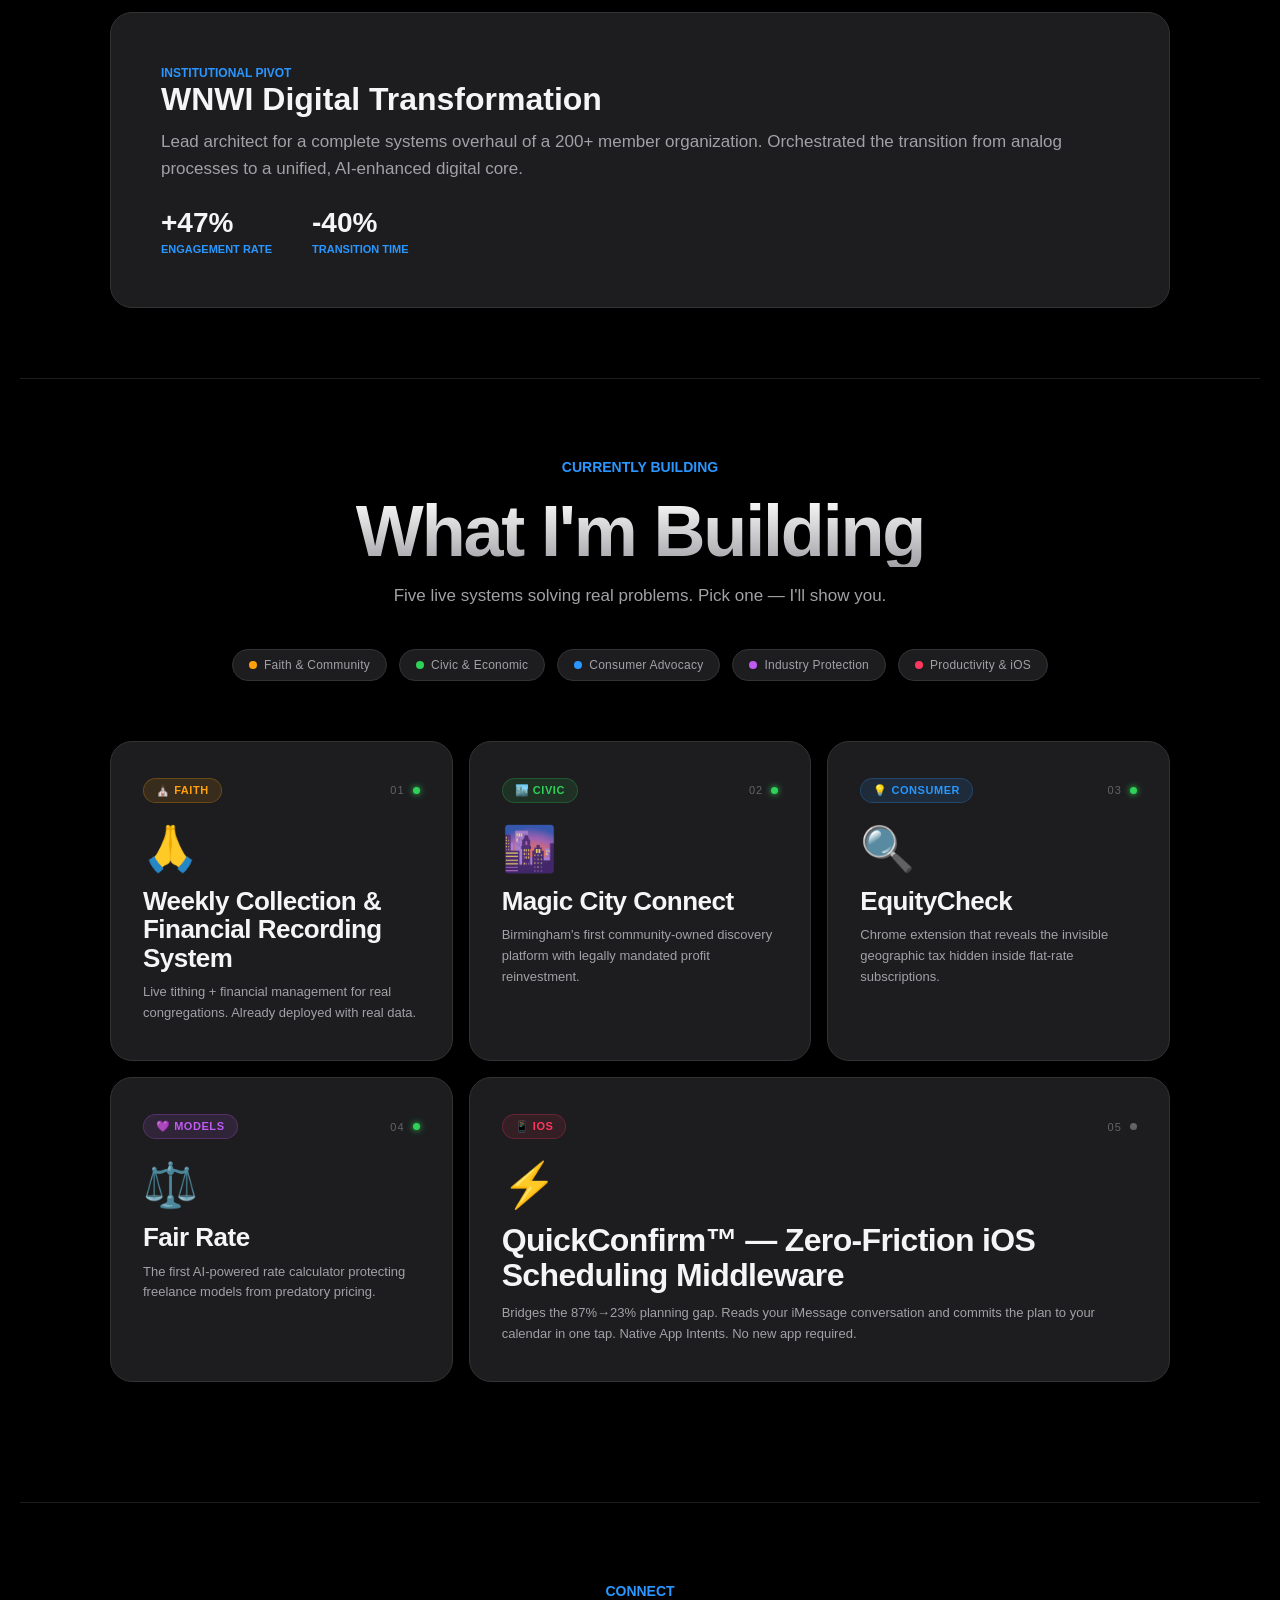
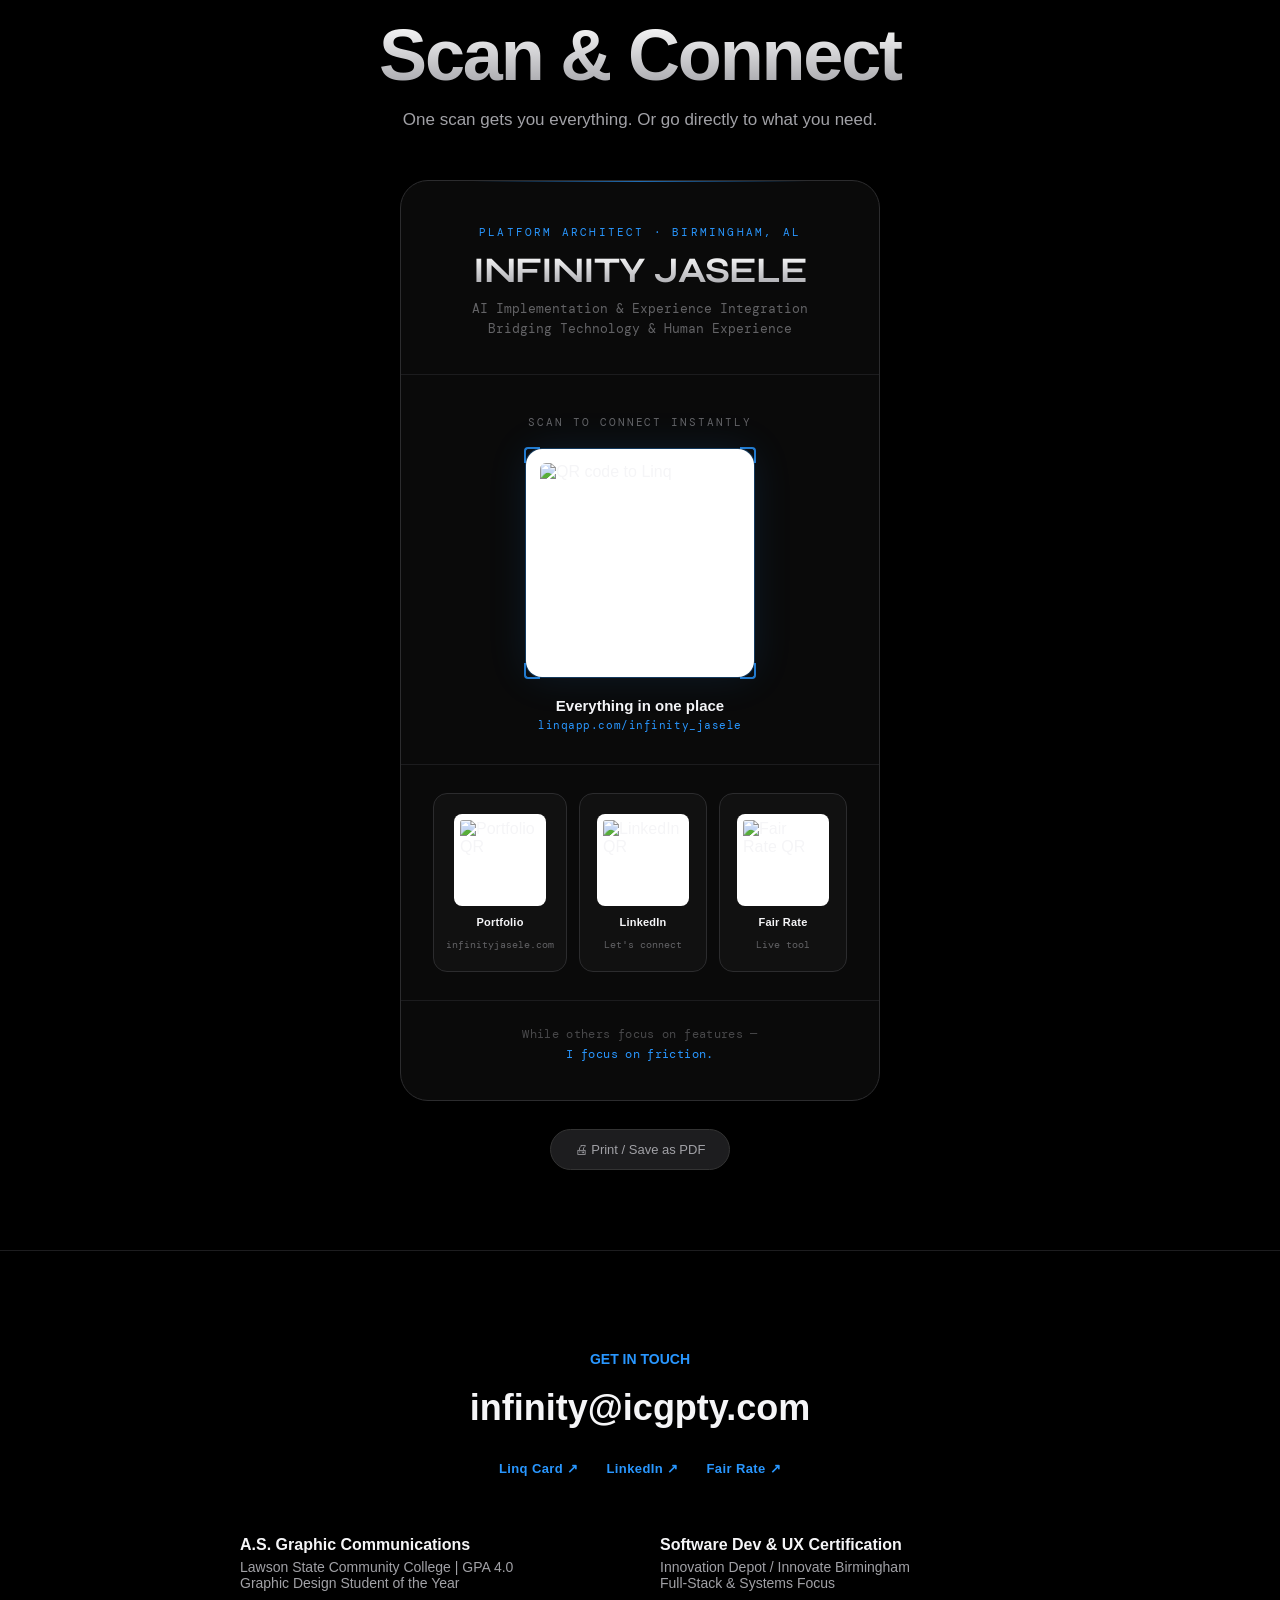
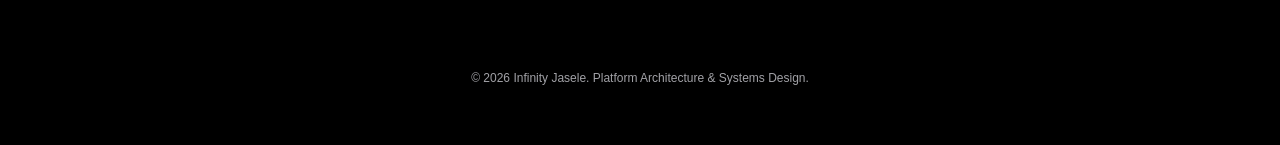
==== commit 7a54c09e: "Updated Page to add QR and Demos" ====
--- a/index.html
+++ b/index.html
@@ -1,275 +1,656 @@
 <!DOCTYPE html>
 <html lang="en">
 <head>
-    <title>Infinity Jasele | Platform Architect</title>
-    <meta name="title" content="Infinity Jasele | Platform Architect">
-    <meta name="description" content="Applying the spatial precision of visual couture to the engineering of digital ecosystems.">
-    
-    <meta property="og:type" content="website">
-    <meta property="og:url" content="https://infinityjasele.com/">
-    <meta property="og:title" content="Infinity Jasele | Platform Architect">
-    <meta property="og:description" content="Designing where human behavior meets platform logic. Explore strategic case studies including QuickConfirm™ and Magic City Connect.">
-    <meta property="og:image" content="https://yourdomain.com/preview-image.png">
-    
-    <meta property="twitter:card" content="summary_large_image">
-    <meta property="twitter:url" content="https://infinityjasele.com/">
-    <meta property="twitter:title" content="Infinity Jasele | Platform Architect">
-    <meta property="twitter:description" content="Sovereign Systems Architecture & Digital Transformation.">
-    <meta property="twitter:image" content="https://infinityjasele.com/preview-image.png">
-
-    <meta charset="UTF-8">
-    <meta name="viewport" content="width=device-width, initial-scale=1.0">
-    <title>Infinity Jasele | Platform Architect</title>
-    <style>
-        :root {
-            --bg: #000000;
-            --text: #f5f5f7;
-            /* Updated from #86868b to #a1a1a6 for better AA contrast ratio */
-            --secondary: #a1a1a6; 
-            --accent: #2997ff;
-            --card: #1d1d1f;
-        }
-
-        * { margin: 0; padding: 0; box-sizing: border-box; }
-
-        body {
-            background-color: var(--bg);
-            color: var(--text);
-            font-family: -apple-system, BlinkMacSystemFont, "SF Pro Display", sans-serif;
-            overflow-x: hidden;
-            -webkit-font-smoothing: antialiased;
-        }
-
-        .reveal {
-            opacity: 0;
-            transform: translateY(20px);
-            transition: all 0.8s ease-out;
-        }
-        .reveal.active { opacity: 1; transform: translateY(0); }
-
-        .skill-item {
-            opacity: 0;
-            transform: translateY(10px);
-            transition: all 0.4s ease-out;
-        }
-        .skill-item.active { opacity: 1; transform: translateY(0); }
-
-        /* ARIA Landmarks: Header */
-        header {
-            height: 55vh; 
-            display: flex;
-            flex-direction: column;
-            justify-content: center;
-            align-items: center;
-            text-align: center;
-            padding: 0 20px;
-        }
-
-        header h1 { 
-            font-size: clamp(56px, 12vw, 110px); 
-            font-weight: 700; 
-            letter-spacing: -0.03em; 
-            line-height: 0.9;
-            margin-bottom: 25px;
-            background: linear-gradient(180deg, #fff 0%, #a1a1a6 100%);
-            -webkit-background-clip: text;
-            -webkit-text-fill-color: transparent;
-        }
-        
-        .vision-statement {
-            font-size: clamp(18px, 2.8vw, 26px);
-            color: var(--secondary);
-            max-width: 850px;
-            margin-top: 10px;
-            line-height: 1.3;
-            font-weight: 400;
-        }
-
-        section { padding: 40px 20px; max-width: 1100px; margin: 0 auto; }
-        /* sr-only keeps hierarchy for screen readers without changing visual design */
-        .sr-only {
-            position: absolute;
-            width: 1px;
-            height: 1px;
-            padding: 0;
-            margin: -1px;
-            overflow: hidden;
-            clip: rect(0, 0, 0, 0);
-            border: 0;
-        }
-
-        .section-label { color: var(--accent); font-weight: 600; font-size: 14px; text-transform: uppercase; margin-bottom: 20px; display: block; }
-
-        .skills-grid { display: grid; grid-template-columns: repeat(3, 1fr); gap: 40px; margin-bottom: 40px; }
-        .skill-col h3 { font-size: 16px; margin-bottom: 20px; border-bottom: 0.5px solid #333; padding-bottom: 10px; color: #fff; }
-        .skill-col ul { list-style: none; }
-        .skill-item { color: var(--secondary); margin-bottom: 10px; font-size: 14px; }
-
-        .case-link { text-decoration: none; color: inherit; display: block; margin-bottom: 30px; }
-        .case-study {
-            background: var(--card);
-            border-radius: 22px;
-            padding: 50px;
-            border: 0.5px solid #333;
-            transition: transform 0.5s cubic-bezier(0.4, 0, 0.2, 1);
-        }
-        .case-study:hover { transform: scale(1.02); border-color: var(--accent); }
-        .case-study h3 { font-size: 32px; margin-bottom: 10px; font-weight: 600; }
-        .case-study p { color: var(--secondary); margin-bottom: 25px; line-height: 1.6; font-size: 17px; }
-        
-        .metrics { display: flex; gap: 40px; }
-        .metric-item b { display: block; font-size: 28px; color: var(--text); }
-        .metric-item span { font-size: 11px; color: var(--accent); text-transform: uppercase; font-weight: 700; }
-
-        footer { padding: 100px 20px; text-align: center; background: #000; border-top: 0.5px solid #1d1d1f; }
-        .contact-email { font-size: clamp(24px, 4vw, 36px); color: var(--text); text-decoration: none; font-weight: 600; }
-        /* Fix contrast for footer copyright */
-        .footer-credits { margin-top: 80px; font-size: 12px; color: var(--secondary); }
-
-        .edu-container { margin-top: 60px; display: grid; grid-template-columns: 1fr 1fr; gap: 40px; text-align: left; max-width: 800px; margin: 60px auto 0; }
-        .edu-item b { display: block; font-size: 16px; margin-bottom: 5px; }
-        .edu-item p { font-size: 14px; color: var(--secondary); }
-
-        @media (max-width: 768px) { 
-            .skills-grid { grid-template-columns: 1fr; } 
-            .edu-container { grid-template-columns: 1fr; }
-        }
-    </style>
+<title>Infinity Jasele | Platform Architect</title>
+<meta name="title" content="Infinity Jasele | Platform Architect">
+<meta name="description" content="Applying the spatial precision of visual couture to the engineering of digital ecosystems.">
+<meta property="og:type" content="website">
+<meta property="og:url" content="https://infinityjasele.com/">
+<meta property="og:title" content="Infinity Jasele | Platform Architect">
+<meta property="og:description" content="Designing where human behavior meets platform logic.">
+<meta property="og:image" content="https://yourdomain.com/preview-image.png">
+<meta property="twitter:card" content="summary_large_image">
+<meta property="twitter:url" content="https://infinityjasele.com/">
+<meta property="twitter:title" content="Infinity Jasele | Platform Architect">
+<meta property="twitter:description" content="Sovereign Systems Architecture & Digital Transformation.">
+<meta property="twitter:image" content="https://infinityjasele.com/preview-image.png">
+<meta charset="UTF-8">
+<meta name="viewport" content="width=device-width, initial-scale=1.0">
+<link href="https://fonts.googleapis.com/css2?family=Syne:wght@400;600;700;800&family=DM+Mono:wght@300;400&display=swap" rel="stylesheet">
+<style>
+:root {
+  --bg: #000000;
+  --text: #f5f5f7;
+  --secondary: #a1a1a6;
+  --accent: #2997ff;
+  --card: #1d1d1f;
+}
+* { margin: 0; padding: 0; box-sizing: border-box; }
+body {
+  background-color: var(--bg);
+  color: var(--text);
+  font-family: -apple-system, BlinkMacSystemFont, "SF Pro Display", sans-serif;
+  overflow-x: hidden;
+  -webkit-font-smoothing: antialiased;
+}
+
+/* ── Animations ── */
+.reveal { opacity: 0; transform: translateY(20px); transition: all 0.8s ease-out; }
+.reveal.active { opacity: 1; transform: translateY(0); }
+.skill-item { opacity: 0; transform: translateY(10px); transition: all 0.4s ease-out; }
+.skill-item.active { opacity: 1; transform: translateY(0); }
+
+/* ── Header ── */
+header {
+  height: 55vh;
+  display: flex;
+  flex-direction: column;
+  justify-content: center;
+  align-items: center;
+  text-align: center;
+  padding: 0 20px;
+}
+header h1 {
+  font-size: clamp(56px, 12vw, 110px);
+  font-weight: 700;
+  letter-spacing: -0.03em;
+  line-height: 0.9;
+  margin-bottom: 25px;
+  background: linear-gradient(180deg, #fff 0%, #a1a1a6 100%);
+  -webkit-background-clip: text;
+  -webkit-text-fill-color: transparent;
+}
+.vision-statement {
+  font-size: clamp(18px, 2.8vw, 26px);
+  color: var(--secondary);
+  max-width: 850px;
+  margin-top: 10px;
+  line-height: 1.3;
+  font-weight: 400;
+}
+
+/* ── Shared ── */
+section { padding: 40px 20px; max-width: 1100px; margin: 0 auto; }
+.sr-only { position: absolute; width: 1px; height: 1px; padding: 0; margin: -1px; overflow: hidden; clip: rect(0,0,0,0); border: 0; }
+.section-label { color: var(--accent); font-weight: 600; font-size: 14px; text-transform: uppercase; margin-bottom: 20px; display: block; }
+.section-divider { border: none; border-top: 0.5px solid #1d1d1f; margin: 0 20px; }
+
+/* ── Skills ── */
+.skills-grid { display: grid; grid-template-columns: repeat(3, 1fr); gap: 40px; margin-bottom: 40px; }
+.skill-col h3 { font-size: 16px; margin-bottom: 20px; border-bottom: 0.5px solid #333; padding-bottom: 10px; color: #fff; }
+.skill-col ul { list-style: none; }
+.skill-item { color: var(--secondary); margin-bottom: 10px; font-size: 14px; }
+
+/* ── Case Studies ── */
+.case-link { text-decoration: none; color: inherit; display: block; margin-bottom: 30px; }
+.case-study { background: var(--card); border-radius: 22px; padding: 50px; border: 0.5px solid #333; transition: transform 0.5s cubic-bezier(0.4,0,0.2,1); }
+.case-study:hover { transform: scale(1.02); border-color: var(--accent); }
+.case-study h3 { font-size: 32px; margin-bottom: 10px; font-weight: 600; }
+.case-study p { color: var(--secondary); margin-bottom: 25px; line-height: 1.6; font-size: 17px; }
+.metrics { display: flex; gap: 40px; }
+.metric-item b { display: block; font-size: 28px; color: var(--text); }
+.metric-item span { font-size: 11px; color: var(--accent); text-transform: uppercase; font-weight: 700; }
+
+/* ── Projects ── */
+#projects { max-width: 1100px; margin: 0 auto; padding: 80px 20px; }
+.projects-header { text-align: center; margin-bottom: 24px; }
+.projects-title {
+  font-size: clamp(40px, 6vw, 72px);
+  font-weight: 700;
+  letter-spacing: -0.03em;
+  line-height: 1.0;
+  margin-bottom: 16px;
+  background: linear-gradient(180deg, #fff 0%, #a1a1a6 100%);
+  -webkit-background-clip: text;
+  -webkit-text-fill-color: transparent;
+}
+.projects-sub { font-size: 17px; color: var(--secondary); max-width: 520px; margin: 0 auto 40px; line-height: 1.5; }
+
+.audience-legend { display: flex; justify-content: center; flex-wrap: wrap; gap: 12px; margin-bottom: 60px; }
+.legend-pill { display: inline-flex; align-items: center; gap: 7px; background: #1d1d1f; border: 0.5px solid #333; border-radius: 100px; padding: 8px 16px; font-size: 12px; color: var(--secondary); letter-spacing: 0.02em; }
+.legend-pill .legend-dot { width: 8px; height: 8px; border-radius: 50%; flex-shrink: 0; }
+
+.projects-grid { display: grid; grid-template-columns: repeat(3, 1fr); gap: 16px; margin-bottom: 40px; }
+.project-card:nth-child(4) { grid-column: span 1; }
+.project-card:nth-child(5) { grid-column: span 2; }
+
+.project-card {
+  background: var(--card);
+  border: 0.5px solid #333;
+  border-radius: 22px;
+  padding: 36px 32px;
+  cursor: pointer;
+  transition: transform 0.4s cubic-bezier(0.4,0,0.2,1), border-color 0.3s ease, box-shadow 0.3s ease;
+  position: relative;
+  overflow: hidden;
+  user-select: none;
+}
+.project-card::after {
+  content: '';
+  position: absolute;
+  inset: 0;
+  border-radius: 22px;
+  background: radial-gradient(ellipse at 50% 0%, rgba(41,151,255,0.08) 0%, transparent 70%);
+  opacity: 0;
+  transition: opacity 0.4s ease;
+}
+.project-card:hover { transform: scale(1.02); border-color: var(--accent); box-shadow: 0 0 40px rgba(41,151,255,0.08); }
+.project-card:hover::after { opacity: 1; }
+.project-card.active { border-color: var(--accent); box-shadow: 0 0 0 1px rgba(41,151,255,0.5), 0 20px 60px rgba(0,0,0,0.5), 0 0 60px rgba(41,151,255,0.1); transform: scale(1.02); }
+.project-card.active::after { opacity: 1; }
+.project-card.dimmed { opacity: 0.3; transform: none; }
+
+.card-top { display: flex; align-items: center; justify-content: space-between; margin-bottom: 24px; }
+.audience-tag { display: inline-flex; align-items: center; gap: 6px; border-radius: 100px; padding: 5px 12px; font-size: 11px; font-weight: 600; letter-spacing: 0.05em; text-transform: uppercase; }
+.tag--faith   { background: rgba(255,159,10,0.12); color: #ff9f0a; border: 0.5px solid rgba(255,159,10,0.25); }
+.tag--civic   { background: rgba(48,209,88,0.1);   color: #30d158; border: 0.5px solid rgba(48,209,88,0.25); }
+.tag--consumer{ background: rgba(41,151,255,0.12); color: #2997ff; border: 0.5px solid rgba(41,151,255,0.25); }
+.tag--model   { background: rgba(191,90,242,0.12); color: #bf5af2; border: 0.5px solid rgba(191,90,242,0.25); }
+.tag--ios     { background: rgba(255,55,95,0.1);   color: #ff375f; border: 0.5px solid rgba(255,55,95,0.25); }
+
+.card-status-dot { width: 7px; height: 7px; border-radius: 50%; flex-shrink: 0; }
+.dot--live { background: #30d158; box-shadow: 0 0 6px #30d158; }
+.dot--dev  { background: #ff9f0a; }
+.dot--arch { background: #636366; }
+.card-num { font-size: 11px; color: #636366; font-variant-numeric: tabular-nums; letter-spacing: 0.1em; }
+.card-symbol { font-size: 44px; margin-bottom: 16px; display: block; transition: transform 0.3s ease; line-height: 1; }
+.project-card:hover .card-symbol, .project-card.active .card-symbol { transform: scale(1.1) translateY(-2px); }
+.card-title { font-size: clamp(20px, 2.5vw, 26px); font-weight: 700; letter-spacing: -0.02em; line-height: 1.1; margin-bottom: 10px; color: var(--text); }
+.project-card.card--wide .card-title { font-size: clamp(24px, 3vw, 32px); }
+.card-hook { font-size: 13px; color: var(--secondary); line-height: 1.6; }
+
+/* ── Expanded Panel ── */
+.expanded-panel { display: none; animation: slideDown 0.45s cubic-bezier(0.16,1,0.3,1); margin-top: 4px; }
+.expanded-panel.visible { display: block; }
+@keyframes slideDown { from { opacity: 0; transform: translateY(-16px); } to { opacity: 1; transform: translateY(0); } }
+.panel-inner { background: #0a0a0a; border: 0.5px solid var(--accent); border-radius: 22px; padding: 52px; position: relative; overflow: hidden; }
+.panel-inner::before { content: ''; position: absolute; top: 0; left: 10%; right: 10%; height: 1px; background: linear-gradient(90deg, transparent, var(--accent), transparent); opacity: 0.6; }
+.panel-grid { display: grid; grid-template-columns: 1fr 1fr; gap: 52px; align-items: start; }
+.panel-badge { font-size: 11px; font-weight: 700; text-transform: uppercase; letter-spacing: 0.12em; color: var(--accent); margin-bottom: 14px; display: block; }
+.panel-title { font-size: clamp(24px, 3vw, 36px); font-weight: 700; letter-spacing: -0.02em; line-height: 1.05; margin-bottom: 18px; }
+.panel-desc { font-size: 15px; color: var(--secondary); line-height: 1.75; margin-bottom: 36px; }
+.panel-metrics { display: flex; gap: 36px; flex-wrap: wrap; margin-bottom: 36px; }
+.panel-metric b { display: block; font-size: 28px; font-weight: 700; color: var(--text); letter-spacing: -0.02em; }
+.panel-metric span { font-size: 10px; color: var(--accent); text-transform: uppercase; font-weight: 700; letter-spacing: 0.1em; }
+.panel-btn { display: inline-flex; align-items: center; gap: 8px; background: var(--accent); color: #fff; font-size: 14px; font-weight: 600; padding: 14px 28px; border-radius: 980px; text-decoration: none; transition: all 0.2s ease; border: none; cursor: pointer; }
+.panel-btn:hover { background: #4aa8ff; transform: translateY(-1px); }
+.features-label { font-size: 11px; font-weight: 700; text-transform: uppercase; letter-spacing: 0.12em; color: #636366; margin-bottom: 20px; }
+.feature-list { list-style: none; display: flex; flex-direction: column; gap: 12px; }
+.feature-item { display: flex; align-items: flex-start; gap: 16px; padding: 16px 18px; background: #111; border: 0.5px solid #2c2c2e; border-radius: 12px; transition: border-color 0.2s ease; }
+.feature-item:hover { border-color: rgba(41,151,255,0.3); }
+.feat-icon { font-size: 18px; flex-shrink: 0; margin-top: 1px; }
+.feat-text { font-size: 13px; color: var(--secondary); line-height: 1.55; }
+.feat-text strong { display: block; color: var(--text); font-weight: 600; margin-bottom: 2px; font-size: 14px; }
+.panel-close { position: absolute; top: 18px; right: 18px; width: 30px; height: 30px; background: #1d1d1f; border: 0.5px solid #333; border-radius: 50%; color: var(--secondary); font-size: 14px; cursor: pointer; display: flex; align-items: center; justify-content: center; transition: all 0.2s ease; }
+.panel-close:hover { border-color: var(--accent); color: var(--accent); background: rgba(41,151,255,0.1); }
+
+/* ── Connect / QR Section ── */
+#connect { max-width: 1100px; margin: 0 auto; padding: 80px 20px; }
+.connect-inner { display: flex; flex-direction: column; align-items: center; }
+.connect-card {
+  width: 100%;
+  max-width: 480px;
+  background: #0a0a0a;
+  border: 0.5px solid #2c2c2e;
+  border-radius: 28px;
+  overflow: hidden;
+  position: relative;
+}
+.connect-card::before {
+  content: '';
+  position: absolute;
+  top: 0; left: 15%; right: 15%;
+  height: 1px;
+  background: linear-gradient(90deg, transparent, #2997ff, transparent);
+  opacity: 0.7;
+}
+.cc-header { padding: 44px 40px 36px; text-align: center; border-bottom: 0.5px solid #1c1c1e; }
+.cc-eyebrow { font-size: 11px; letter-spacing: 0.2em; text-transform: uppercase; color: #2997ff; margin-bottom: 14px; font-family: 'DM Mono', monospace; }
+.cc-name { font-size: 36px; font-weight: 700; letter-spacing: -0.025em; line-height: 1; margin-bottom: 10px; background: linear-gradient(180deg, #fff 0%, #a1a1a6 100%); -webkit-background-clip: text; -webkit-text-fill-color: transparent; font-family: 'Syne', sans-serif; }
+.cc-role { font-size: 13px; color: #636366; font-family: 'DM Mono', monospace; line-height: 1.5; }
+
+.primary-qr { padding: 40px 40px 32px; display: flex; flex-direction: column; align-items: center; gap: 20px; border-bottom: 0.5px solid #1c1c1e; }
+.qr-label-top { font-size: 11px; letter-spacing: 0.18em; text-transform: uppercase; color: #636366; font-family: 'DM Mono', monospace; }
+.qr-wrapper { position: relative; padding: 14px; background: #fff; border-radius: 16px; display: inline-block; box-shadow: 0 0 0 1px rgba(41,151,255,0.3), 0 0 40px rgba(41,151,255,0.12); }
+.qr-wrapper img { display: block; border-radius: 6px; }
+.qr-corner { position: absolute; width: 16px; height: 16px; border-color: #2997ff; border-style: solid; opacity: 0.8; }
+.qr-corner.tl { top: -2px; left: -2px; border-width: 2px 0 0 2px; border-radius: 4px 0 0 0; }
+.qr-corner.tr { top: -2px; right: -2px; border-width: 2px 2px 0 0; border-radius: 0 4px 0 0; }
+.qr-corner.bl { bottom: -2px; left: -2px; border-width: 0 0 2px 2px; border-radius: 0 0 0 4px; }
+.qr-corner.br { bottom: -2px; right: -2px; border-width: 0 2px 2px 0; border-radius: 0 0 4px 0; }
+.qr-caption { text-align: center; }
+.qr-caption-title { font-size: 15px; font-weight: 600; color: #f5f5f7; margin-bottom: 4px; }
+.qr-caption-url { font-size: 11px; color: #2997ff; font-family: 'DM Mono', monospace; letter-spacing: 0.05em; }
+
+.secondary-links { padding: 28px 32px; display: grid; grid-template-columns: 1fr 1fr 1fr; gap: 12px; }
+.link-item { display: flex; flex-direction: column; align-items: center; gap: 10px; padding: 20px 12px; background: #111; border: 0.5px solid #2c2c2e; border-radius: 14px; text-decoration: none; color: inherit; transition: all 0.25s ease; }
+.link-item:hover { border-color: #2997ff; background: rgba(41,151,255,0.05); transform: translateY(-2px); }
+.link-qr-small { background: #fff; border-radius: 8px; padding: 6px; display: block; }
+.link-qr-small img { display: block; border-radius: 3px; }
+.link-name { font-size: 11px; font-weight: 600; color: #f5f5f7; text-align: center; letter-spacing: 0.02em; }
+.link-type { font-size: 10px; color: #636366; font-family: 'DM Mono', monospace; text-align: center; }
+
+.cc-footer { padding: 24px 40px 36px; text-align: center; border-top: 0.5px solid #1c1c1e; }
+.cc-tagline { font-size: 12px; color: #48484a; font-family: 'DM Mono', monospace; line-height: 1.6; letter-spacing: 0.03em; }
+.cc-tagline span { color: #2997ff; }
+
+.print-btn { margin-top: 28px; display: inline-flex; align-items: center; gap: 8px; background: #1d1d1f; border: 0.5px solid #333; border-radius: 980px; padding: 12px 24px; color: #a1a1a6; font-size: 13px; cursor: pointer; transition: all 0.2s ease; font-family: inherit; }
+.print-btn:hover { border-color: #2997ff; color: #2997ff; background: rgba(41,151,255,0.08); }
+
+/* ── Footer ── */
+footer { padding: 100px 20px 60px; text-align: center; background: #000; border-top: 0.5px solid #1d1d1f; }
+.contact-email { font-size: clamp(24px, 4vw, 36px); color: var(--text); text-decoration: none; font-weight: 600; }
+.footer-links { margin-top: 32px; display: flex; justify-content: center; gap: 28px; flex-wrap: wrap; }
+.footer-links a { color: var(--accent); font-size: 13px; text-decoration: none; font-weight: 600; letter-spacing: 0.03em; transition: opacity 0.2s; }
+.footer-links a:hover { opacity: 0.7; }
+.footer-credits { margin-top: 80px; font-size: 12px; color: var(--secondary); }
+.edu-container { margin: 60px auto 0; display: grid; grid-template-columns: 1fr 1fr; gap: 40px; text-align: left; max-width: 800px; }
+.edu-item b { display: block; font-size: 16px; margin-bottom: 5px; }
+.edu-item p { font-size: 14px; color: var(--secondary); }
+
+/* ── Responsive ── */
+@media (max-width: 860px) {
+  .projects-grid { grid-template-columns: repeat(2, 1fr); }
+  .project-card:nth-child(5) { grid-column: span 2; }
+}
+@media (max-width: 680px) {
+  .panel-grid { grid-template-columns: 1fr; gap: 32px; }
+  .panel-inner { padding: 28px 20px; }
+}
+@media (max-width: 540px) {
+  .projects-grid { grid-template-columns: 1fr; }
+  .project-card:nth-child(5) { grid-column: span 1; }
+}
+@media (max-width: 768px) {
+  .skills-grid { grid-template-columns: 1fr; }
+  .edu-container { grid-template-columns: 1fr; }
+  .audience-legend { gap: 8px; }
+}
+@media print { .print-btn { display: none; } }
+</style>
 </head>
 <body>
 
-    <header role="banner" class="reveal">
-        <span class="section-label" style="margin-bottom: 30px;">Platform Architect</span>
-        <h1>INFINITY JASELE</h1>
-        <p class="vision-statement">
-            Applying the spatial precision of visual couture to the engineering of digital ecosystems. I design where human behavior meets platform logic.
-        </p>
-    </header>
-
-    <main role="main">
-        
-        <section id="skills">
-            <span class="section-label" aria-hidden="true">Comprehensive Stack</span>
-            <h2 class="sr-only">Technical Skills and Competencies</h2>
-            
-            <div class="skills-grid">
-                <div class="skill-col">
-                    <h3>Development</h3>
-                    <ul>
-                        <li class="skill-item">• Swift & SwiftUI (iOS Native)</li>
-                        <li class="skill-item">• App Intents Framework</li>
-                        <li class="skill-item">• HTML5 / CSS3 / JavaScript</li>
-                        <li class="skill-item">• React / Angular / jQuery</li>
-                        <li class="skill-item">• VoiceFlow & Bubble.io</li>
-                        <li class="skill-item">• Progressive Web Apps (PWA)</li>
-                        <li class="skill-item">• API & Payment Gateway Integration</li>
-                    </ul>
-                </div>
-                <div class="skill-col">
-                    <h3>Design & UX</h3>
-                    <ul>
-                        <li class="skill-item">• Figma (Advanced Prototyping)</li>
-                        <li class="skill-item">• Adobe Creative Suite</li>
-                        <li class="skill-item">• Spatial Visual Simulation</li>
-                        <li class="skill-item">• User Journey Mapping</li>
-                        <li class="skill-item">• Usability Testing & Research</li>
-                        <li class="skill-item">• Video & Podcast Production</li>
-                        <li class="skill-item">• High-Fidelity Brand Integration</li>
-                    </ul>
-                </div>
-                <div class="skill-col">
-                    <h3>Systems Strategy</h3>
-                    <ul>
-                        <li class="skill-item">• Multi-Stakeholder Infrastructure</li>
-                        <li class="skill-item">• B-Corp Framework Development</li>
-                        <li class="skill-item">• ROI & Business Impact Analysis</li>
-                        <li class="skill-item">• Domain & Cloud Management</li>
-                        <li class="skill-item">• Security & CRM Systems</li>
-                        <li class="skill-item">• Strategic Digital Pivots</li>
-                        <li class="skill-item">• A/B Testing & Data Analytics</li>
-                    </ul>
-                </div>
-            </div>
-        </section>
-
-        <section id="cases">
-            <span class="section-label" aria-hidden="true">Case Studies</span>
-            <h2 class="sr-only">Selected Architectural Projects</h2>
-            
-            <a href="quickconfirm.html" class="case-link" aria-label="View QuickConfirm Case Study">
-                <article class="case-study reveal">
-                    <span style="color:var(--accent); font-size: 12px; font-weight: 700;">PROPRIETARY R&D</span>
-                    <h3>QuickConfirm™</h3>
-                    <p>Architecting a zero-friction bridge for iOS group scheduling. Leveraging the App Intents framework to map conversational context to Siri-enabled actionable events.</p>
-                    <div class="metrics">
-                        <div class="metric-item"><b>47.6x</b><span>Projected ROI</span></div>
-                        <div class="metric-item"><b>Native</b><span>Apple Intelligence</span></div>
-                    </div>
-                </article>
-            </a>
-
-            <a href="magic-city.html" class="case-link" aria-label="View Magic City Connect Case Study">
-                <article class="case-study reveal">
-                    <span style="color:var(--accent); font-size: 12px; font-weight: 700;">STRATEGIC INFRASTRUCTURE</span>
-                    <h3>Magic City Connect</h3>
-                    <p>Ecosystem design for a community-owned discovery platform. Integrated B-Corp legal frameworks with a scalable technical architecture for social reinvestment.</p>
-                    <div class="metrics">
-                        <div class="metric-item"><b>$3.35M</b><span>Revenue Model</span></div>
-                        <div class="metric-item"><b>20%</b><span>Community Impact</span></div>
-                    </div>
-                </article>
-            </a>
-
-            <a href="wnwi.html" class="case-link" aria-label="View WNWI Transformation Case Study">
-                <article class="case-study reveal">
-                    <span style="color:var(--accent); font-size: 12px; font-weight: 700;">INSTITUTIONAL PIVOT</span>
-                    <h3>WNWI Digital Transformation</h3>
-                    <p>Lead architect for a complete systems overhaul of a 200+ member organization. Orchestrated the transition from analog processes to a unified, AI-enhanced digital core.</p>
-                    <div class="metrics">
-                        <div class="metric-item"><b>+47%</b><span>Engagement Rate</span></div>
-                        <div class="metric-item"><b>-40%</b><span>Transition Time</span></div>
-                    </div>
-                </article>
-            </a>
-        </section>
-    </main>
-
-    <footer role="contentinfo">
-        <span class="section-label">Get in Touch</span>
-        <a href="mailto:infinity@icgpty.com" class="contact-email">infinity@icgpty.com</a>
-        
-        <div class="edu-container reveal">
-            <div class="edu-item">
-                <b>A.S. Graphic Communications</b>
-                <p>Lawson State Community College | GPA 4.0<br>Graphic Design Student of the Year</p>
-            </div>
-            <div class="edu-item">
-                <b>Software Dev & UX Certification</b>
-                <p>Innovation Depot / Innovate Birmingham<br>Full-Stack & Systems Focus</p>
-            </div>
-        </div>
-        
-        <p class="footer-credits">© 2026 Infinity Jasele. Platform Architecture & Systems Design.</p>
-    </footer>
-
-    <script>
-        const observerOptions = { threshold: 0.15 };
-        const observer = new IntersectionObserver((entries) => {
-            entries.forEach(entry => {
-                if (entry.isIntersecting) {
-                    entry.target.classList.add('active');
-                    if (entry.target.id === 'skills') {
-                        const items = entry.target.querySelectorAll('.skill-item');
-                        items.forEach((item, index) => {
-                            setTimeout(() => { item.classList.add('active'); }, index * 60);
-                        });
-                    }
-                }
-            });
-        }, observerOptions);
-
-        document.querySelectorAll('.reveal').forEach(el => observer.observe(el));
-        observer.observe(document.querySelector('#skills'));
-    </script>
+<!-- ─── HEADER ─── -->
+<header role="banner" class="reveal">
+  <span class="section-label" style="margin-bottom:30px;">Platform Architect</span>
+  <h1>INFINITY JASELE</h1>
+  <p class="vision-statement">Applying the spatial precision of visual couture to the engineering of digital ecosystems. I design where human behavior meets platform logic.</p>
+</header>
+
+<main role="main">
+
+  <!-- ─── SKILLS ─── -->
+  <section id="skills">
+    <span class="section-label" aria-hidden="true">Comprehensive Stack</span>
+    <h2 class="sr-only">Technical Skills and Competencies</h2>
+    <div class="skills-grid">
+      <div class="skill-col">
+        <h3>Development</h3>
+        <ul>
+          <li class="skill-item">• Swift &amp; SwiftUI (iOS Native)</li>
+          <li class="skill-item">• App Intents Framework</li>
+          <li class="skill-item">• HTML5 / CSS3 / JavaScript</li>
+          <li class="skill-item">• React / Angular / jQuery</li>
+          <li class="skill-item">• VoiceFlow &amp; Bubble.io</li>
+          <li class="skill-item">• Progressive Web Apps (PWA)</li>
+          <li class="skill-item">• API &amp; Payment Gateway Integration</li>
+        </ul>
+      </div>
+      <div class="skill-col">
+        <h3>Design &amp; UX</h3>
+        <ul>
+          <li class="skill-item">• Figma (Advanced Prototyping)</li>
+          <li class="skill-item">• Adobe Creative Suite</li>
+          <li class="skill-item">• Spatial Visual Simulation</li>
+          <li class="skill-item">• User Journey Mapping</li>
+          <li class="skill-item">• Usability Testing &amp; Research</li>
+          <li class="skill-item">• Video &amp; Podcast Production</li>
+          <li class="skill-item">• High-Fidelity Brand Integration</li>
+        </ul>
+      </div>
+      <div class="skill-col">
+        <h3>Systems Strategy</h3>
+        <ul>
+          <li class="skill-item">• Multi-Stakeholder Infrastructure</li>
+          <li class="skill-item">• B-Corp Framework Development</li>
+          <li class="skill-item">• ROI &amp; Business Impact Analysis</li>
+          <li class="skill-item">• Domain &amp; Cloud Management</li>
+          <li class="skill-item">• Security &amp; CRM Systems</li>
+          <li class="skill-item">• Strategic Digital Pivots</li>
+          <li class="skill-item">• A/B Testing &amp; Data Analytics</li>
+        </ul>
+      </div>
+    </div>
+  </section>
+
+  <hr class="section-divider">
+
+  <!-- ─── CASE STUDIES ─── -->
+  <section id="cases">
+    <span class="section-label" aria-hidden="true">Case Studies</span>
+    <h2 class="sr-only">Selected Architectural Projects</h2>
+
+    <a href="quickconfirm.html" class="case-link" aria-label="View QuickConfirm Case Study">
+      <article class="case-study reveal">
+        <span style="color:var(--accent);font-size:12px;font-weight:700;">PROPRIETARY R&amp;D</span>
+        <h3>QuickConfirm™</h3>
+        <p>Architecting a zero-friction bridge for iOS group scheduling. Leveraging the App Intents framework to map conversational context to Siri-enabled actionable events.</p>
+        <div class="metrics">
+          <div class="metric-item"><b>47.6x</b><span>Projected ROI</span></div>
+          <div class="metric-item"><b>Native</b><span>Apple Intelligence</span></div>
+        </div>
+      </article>
+    </a>
+
+    <a href="magic-city.html" class="case-link" aria-label="View Magic City Connect Case Study">
+      <article class="case-study reveal">
+        <span style="color:var(--accent);font-size:12px;font-weight:700;">STRATEGIC INFRASTRUCTURE</span>
+        <h3>Magic City Connect</h3>
+        <p>Ecosystem design for a community-owned discovery platform. Integrated B-Corp legal frameworks with a scalable technical architecture for social reinvestment.</p>
+        <div class="metrics">
+          <div class="metric-item"><b>$3.35M</b><span>Revenue Model</span></div>
+          <div class="metric-item"><b>20%</b><span>Community Impact</span></div>
+        </div>
+      </article>
+    </a>
+
+    <a href="wnwi.html" class="case-link" aria-label="View WNWI Transformation Case Study">
+      <article class="case-study reveal">
+        <span style="color:var(--accent);font-size:12px;font-weight:700;">INSTITUTIONAL PIVOT</span>
+        <h3>WNWI Digital Transformation</h3>
+        <p>Lead architect for a complete systems overhaul of a 200+ member organization. Orchestrated the transition from analog processes to a unified, AI-enhanced digital core.</p>
+        <div class="metrics">
+          <div class="metric-item"><b>+47%</b><span>Engagement Rate</span></div>
+          <div class="metric-item"><b>-40%</b><span>Transition Time</span></div>
+        </div>
+      </article>
+    </a>
+  </section>
+
+  <hr class="section-divider">
+
+  <!-- ─── PROJECTS SHOWCASE ─── -->
+  <section id="projects" class="reveal">
+    <div class="projects-header">
+      <span class="section-label" style="text-align:center;">Currently Building</span>
+      <h2 class="projects-title">What I'm Building</h2>
+      <p class="projects-sub">Five live systems solving real problems. Pick one — I'll show you.</p>
+    </div>
+
+    <div class="audience-legend">
+      <div class="legend-pill"><div class="legend-dot" style="background:#ff9f0a;"></div> Faith &amp; Community</div>
+      <div class="legend-pill"><div class="legend-dot" style="background:#30d158;"></div> Civic &amp; Economic</div>
+      <div class="legend-pill"><div class="legend-dot" style="background:#2997ff;"></div> Consumer Advocacy</div>
+      <div class="legend-pill"><div class="legend-dot" style="background:#bf5af2;"></div> Industry Protection</div>
+      <div class="legend-pill"><div class="legend-dot" style="background:#ff375f;"></div> Productivity &amp; iOS</div>
+    </div>
+
+    <div class="projects-grid" id="projectsGrid">
+
+      <div class="project-card" onclick="selectProject(0)">
+        <div class="card-top">
+          <div class="audience-tag tag--faith">⛪ Faith</div>
+          <div style="display:flex;align-items:center;gap:8px;"><span class="card-num">01</span><div class="card-status-dot dot--live"></div></div>
+        </div>
+        <span class="card-symbol">🙏</span>
+        <div class="card-title">Weekly Collection &amp; Financial Recording System</div>
+        <div class="card-hook">Live tithing + financial management for real congregations. Already deployed with real data.</div>
+      </div>
+
+      <div class="project-card" onclick="selectProject(1)">
+        <div class="card-top">
+          <div class="audience-tag tag--civic">🏙️ Civic</div>
+          <div style="display:flex;align-items:center;gap:8px;"><span class="card-num">02</span><div class="card-status-dot dot--live"></div></div>
+        </div>
+        <span class="card-symbol">🌆</span>
+        <div class="card-title">Magic City Connect</div>
+        <div class="card-hook">Birmingham's first community-owned discovery platform with legally mandated profit reinvestment.</div>
+      </div>
+
+      <div class="project-card" onclick="selectProject(2)">
+        <div class="card-top">
+          <div class="audience-tag tag--consumer">💡 Consumer</div>
+          <div style="display:flex;align-items:center;gap:8px;"><span class="card-num">03</span><div class="card-status-dot dot--live"></div></div>
+        </div>
+        <span class="card-symbol">🔍</span>
+        <div class="card-title">EquityCheck</div>
+        <div class="card-hook">Chrome extension that reveals the invisible geographic tax hidden inside flat-rate subscriptions.</div>
+      </div>
+
+      <div class="project-card" onclick="selectProject(3)">
+        <div class="card-top">
+          <div class="audience-tag tag--model">💜 Models</div>
+          <div style="display:flex;align-items:center;gap:8px;"><span class="card-num">04</span><div class="card-status-dot dot--live"></div></div>
+        </div>
+        <span class="card-symbol">⚖️</span>
+        <div class="card-title">Fair Rate</div>
+        <div class="card-hook">The first AI-powered rate calculator protecting freelance models from predatory pricing.</div>
+      </div>
+
+      <div class="project-card card--wide" onclick="selectProject(4)">
+        <div class="card-top">
+          <div class="audience-tag tag--ios">📱 iOS</div>
+          <div style="display:flex;align-items:center;gap:8px;"><span class="card-num">05</span><div class="card-status-dot dot--arch"></div></div>
+        </div>
+        <span class="card-symbol">⚡</span>
+        <div class="card-title">QuickConfirm™ — Zero-Friction iOS Scheduling Middleware</div>
+        <div class="card-hook">Bridges the 87%→23% planning gap. Reads your iMessage conversation and commits the plan to your calendar in one tap. Native App Intents. No new app required.</div>
+      </div>
+
+    </div>
+
+    <div class="expanded-panel" id="expandedPanel">
+      <div class="panel-inner">
+        <button class="panel-close" onclick="closePanel()">✕</button>
+        <div class="panel-grid">
+          <div id="panelLeft"></div>
+          <div id="panelRight"></div>
+        </div>
+      </div>
+    </div>
+  </section>
+
+  <hr class="section-divider">
+
+  <!-- ─── CONNECT / QR ─── -->
+  <section id="connect" class="reveal">
+    <div class="projects-header" style="margin-bottom:48px;">
+      <span class="section-label" style="text-align:center;">Connect</span>
+      <h2 class="projects-title">Scan &amp; Connect</h2>
+      <p class="projects-sub">One scan gets you everything. Or go directly to what you need.</p>
+    </div>
+    <div class="connect-inner">
+      <div class="connect-card">
+        <div class="cc-header">
+          <div class="cc-eyebrow">Platform Architect · Birmingham, AL</div>
+          <div class="cc-name">INFINITY JASELE</div>
+          <div class="cc-role">AI Implementation &amp; Experience Integration<br>Bridging Technology &amp; Human Experience</div>
+        </div>
+        <div class="primary-qr">
+          <div class="qr-label-top">Scan to connect instantly</div>
+          <div class="qr-wrapper">
+            <div class="qr-corner tl"></div><div class="qr-corner tr"></div>
+            <div class="qr-corner bl"></div><div class="qr-corner br"></div>
+            <img src="https://api.qrserver.com/v1/create-qr-code/?size=200x200&data=https://linqapp.com/infinity_jasele&bgcolor=ffffff&color=000000&margin=0&qzone=1" width="200" height="200" alt="QR code to Linq">
+          </div>
+          <div class="qr-caption">
+            <div class="qr-caption-title">Everything in one place</div>
+            <div class="qr-caption-url">linqapp.com/infinity_jasele</div>
+          </div>
+        </div>
+        <div class="secondary-links">
+          <a class="link-item" href="https://www.infinityjasele.com" target="_blank">
+            <div class="link-qr-small"><img src="https://api.qrserver.com/v1/create-qr-code/?size=80x80&data=https://www.infinityjasele.com&bgcolor=ffffff&color=000000&margin=0&qzone=1" width="80" height="80" alt="Portfolio QR"></div>
+            <div class="link-name">Portfolio</div>
+            <div class="link-type">infinityjasele.com</div>
+          </a>
+          <a class="link-item" href="https://www.linkedin.com/in/infinityjaselestrategicplatformarchitect/" target="_blank">
+            <div class="link-qr-small"><img src="https://api.qrserver.com/v1/create-qr-code/?size=80x80&data=https://www.linkedin.com/in/infinityjaselestrategicplatformarchitect/&bgcolor=ffffff&color=000000&margin=0&qzone=1" width="80" height="80" alt="LinkedIn QR"></div>
+            <div class="link-name">LinkedIn</div>
+            <div class="link-type">Let's connect</div>
+          </a>
+          <a class="link-item" href="https://fairrate-calculator.vercel.app" target="_blank">
+            <div class="link-qr-small"><img src="https://api.qrserver.com/v1/create-qr-code/?size=80x80&data=https://fairrate-calculator.vercel.app&bgcolor=ffffff&color=000000&margin=0&qzone=1" width="80" height="80" alt="Fair Rate QR"></div>
+            <div class="link-name">Fair Rate</div>
+            <div class="link-type">Live tool</div>
+          </a>
+        </div>
+        <div class="cc-footer">
+          <div class="cc-tagline">While others focus on features —<br><span>I focus on friction.</span></div>
+        </div>
+      </div>
+      <button class="print-btn" onclick="window.print()">🖨 Print / Save as PDF</button>
+    </div>
+  </section>
+
+</main>
+
+<!-- ─── FOOTER ─── -->
+<footer role="contentinfo">
+  <span class="section-label">Get in Touch</span>
+  <a href="mailto:infinity@icgpty.com" class="contact-email">infinity@icgpty.com</a>
+  <div class="footer-links">
+    <a href="https://linqapp.com/infinity_jasele" target="_blank">Linq Card ↗</a>
+    <a href="https://www.linkedin.com/in/infinityjaselestrategicplatformarchitect/" target="_blank">LinkedIn ↗</a>
+    <a href="https://fairrate-calculator.vercel.app" target="_blank">Fair Rate ↗</a>
+  </div>
+  <div class="edu-container reveal">
+    <div class="edu-item">
+      <b>A.S. Graphic Communications</b>
+      <p>Lawson State Community College | GPA 4.0<br>Graphic Design Student of the Year</p>
+    </div>
+    <div class="edu-item">
+      <b>Software Dev &amp; UX Certification</b>
+      <p>Innovation Depot / Innovate Birmingham<br>Full-Stack &amp; Systems Focus</p>
+    </div>
+  </div>
+  <p class="footer-credits">© 2026 Infinity Jasele. Platform Architecture &amp; Systems Design.</p>
+</footer>
+
+<script>
+const observer = new IntersectionObserver((entries) => {
+  entries.forEach(entry => {
+    if (entry.isIntersecting) {
+      entry.target.classList.add('active');
+      if (entry.target.id === 'skills') {
+        entry.target.querySelectorAll('.skill-item').forEach((item, i) => {
+          setTimeout(() => item.classList.add('active'), i * 60);
+        });
+      }
+    }
+  });
+}, { threshold: 0.1 });
+
+document.querySelectorAll('.reveal').forEach(el => observer.observe(el));
+['skills','projects','connect'].forEach(id => {
+  const el = document.getElementById(id);
+  if (el) observer.observe(el);
+});
+
+const projects = [
+  {
+    badge: "Faith Technology · Live & Deployed",
+    title: "Weekly Collection & Financial Recording System",
+    desc: "Built from scratch for a real congregation currently using it. Handles weekly tithing collection, financial recording, and reporting — replacing the spreadsheet chaos most small churches endure. Engine is solid. UI actively being refined.",
+    metrics: [{ val:"Live", lbl:"Status" }, { val:"Real Data", lbl:"Active Records" }, { val:"$0/mo", lbl:"Cost to Church" }],
+    cta: { label:"View Live App ↗", href:"https://stpaulcmedocena.netlify.app/", ext:true },
+    features: [
+      { icon:"💰", t:"Weekly Collection Tracking", d:"Records each member's contribution with date, amount, and payment method." },
+      { icon:"📊", t:"Financial Reporting", d:"Leadership dashboards that replace the need for a dedicated accountant." },
+      { icon:"🔒", t:"Secure Member Records", d:"Private financial data with appropriate access controls per role." },
+      { icon:"📱", t:"Mobile Accessible", d:"Works on any device — critical for volunteers entering live data." }
+    ]
+  },
+  {
+    badge: "Civic Technology · Community Infrastructure",
+    title: "Magic City Connect",
+    desc: "Birmingham's first community-owned business discovery platform with a B-Corp legal framework mandating 20% of profits be reinvested directly into the city's 99 neighborhoods. This isn't a directory. It's economic infrastructure with community ownership built in.",
+    metrics: [{ val:"$3.35M", lbl:"Year 5 Revenue Model" }, { val:"20%", lbl:"Mandatory Reinvestment" }, { val:"99", lbl:"Neighborhoods Served" }],
+    cta: { label:"View Platform ↗", href:"https://magic-city-connect.vercel.app", ext:true },
+    features: [
+      { icon:"🏘️", t:"Neighborhood Architecture", d:"Organized around Birmingham's 99 distinct neighborhoods, not generic zip codes." },
+      { icon:"⚖️", t:"B-Corp Legal Framework", d:"Community profit reinvestment is legally mandated — not optional goodwill." },
+      { icon:"💼", t:"Three Revenue Streams", d:"Business listings, community investment tiers, and data partnerships." },
+      { icon:"📈", t:"Resident Stakeholders", d:"Community members can become investors starting at $1,000." }
+    ]
+  },
+  {
+    badge: "Economic Transparency · Chrome Extension + Web Dashboard",
+    title: "EquityCheck — Geographic Pricing Paradox",
+    desc: "$20/month hits harder in Birmingham, AL than in Manhattan, NY. Most people have never seen that cost quantified. EquityCheck reveals the invisible geographic tax inside flat-rate subscriptions using BEA Regional Price Parity data — in real time, on any checkout page.",
+    metrics: [{ val:"50", lbl:"States Mapped" }, { val:"BEA RPP", lbl:"Data Source" }, { val:"Real-Time", lbl:"Price Analysis" }],
+    cta: { label:"Loaded in Browser — Ask for Demo", href:"#", ext:false },
+    features: [
+      { icon:"🌐", t:"Chrome Deep Scan", d:"Identifies pricing on any active tab and calculates geographic fairness instantly." },
+      { icon:"📊", t:"Subscription Stack Calculator", d:"Shows cumulative annual overpayment across all subscriptions by state." },
+      { icon:"🔒", t:"Privacy-First Design", d:"Works without location access via privacy mode or manual selection." },
+      { icon:"✨", t:"Glassmorphism UI", d:"Economic data that actually feels engaging — frosted glass, neon alerts." }
+    ]
+  },
+  {
+    badge: "AI Tool · Model Industry Advocacy",
+    title: "Fair Rate — Freelance Model Rate Calculator",
+    desc: "The modeling industry has no standardized rate infrastructure. Agencies exploit that gap constantly. Fair Rate is the first AI-powered calculator giving freelance models a defensible, data-backed number — so they walk into negotiation knowing their rate and exactly why.",
+    metrics: [{ val:"Live", lbl:"Status" }, { val:"0", lbl:"Tools Like This Exist" }, { val:"Models", lbl:"Primary Beneficiary" }],
+    cta: { label:"Try Fair Rate ↗", href:"https://fairrate-calculator.vercel.app", ext:true },
+    features: [
+      { icon:"🤖", t:"AI Rate Generation", d:"Factors market, usage type, exclusivity, and regional cost of living." },
+      { icon:"📋", t:"Usage Rights Calculator", d:"Print vs digital vs broadcast vs social — each component priced separately." },
+      { icon:"🛡️", t:"Predatory Practice Detection", d:"Flags below-market rates with plain-language explanation." },
+      { icon:"💬", t:"Negotiation Language", d:"Provides professional language to defend the rate confidently." }
+    ]
+  },
+  {
+    badge: "iOS Native Architecture · App Intents Framework",
+    title: "QuickConfirm™",
+    desc: "87% of social plans start in iMessage. Only 23% get accurately scheduled. QuickConfirm™ is invisible middleware that closes the gap — it reads the conversation, extracts the plan using NLP, and commits it to your calendar in one tap. No new app. No new behavior. Just the plan, confirmed.",
+    metrics: [{ val:"47.6×", lbl:"Projected ROI" }, { val:"87%→23%", lbl:"The Gap It Closes" }, { val:"Native", lbl:"Apple Intelligence" }],
+    cta: { label:"Xcode Loaded — Ask for Architecture Walkthrough", href:"#", ext:false },
+    features: [
+      { icon:"🧠", t:"NLP Intent Recognition", d:"Monitors conversational clusters to detect plan language naturally." },
+      { icon:"⚡", t:"App Intents Framework", d:"Surfaces a native system action — no app switching required." },
+      { icon:"📅", t:"EventKit Commitment", d:"Writes directly to the calendar and sends a structured confirmation back to the thread." },
+      { icon:"🔕", t:"Invisible Middleware", d:"Technology that disappears. You confirm. It handles everything else." }
+    ]
+  }
+];
+
+let activeIndex = null;
+
+function selectProject(index) {
+  const cards = document.querySelectorAll('.project-card');
+  const panel = document.getElementById('expandedPanel');
+  if (activeIndex === index) { closePanel(); return; }
+  activeIndex = index;
+  cards.forEach((c, i) => {
+    c.classList.remove('active','dimmed');
+    if (i === index) c.classList.add('active');
+    else c.classList.add('dimmed');
+  });
+  const p = projects[index];
+  document.getElementById('panelLeft').innerHTML = `
+    <span class="panel-badge">${p.badge}</span>
+    <div class="panel-title">${p.title}</div>
+    <div class="panel-desc">${p.desc}</div>
+    <div class="panel-metrics">${p.metrics.map(m=>`<div class="panel-metric"><b>${m.val}</b><span>${m.lbl}</span></div>`).join('')}</div>
+    ${p.cta.ext ? `<a href="${p.cta.href}" target="_blank" rel="noopener" class="panel-btn">${p.cta.label}</a>` : `<span class="panel-btn">${p.cta.label}</span>`}
+  `;
+  document.getElementById('panelRight').innerHTML = `
+    <div class="features-label">Key Features</div>
+    <ul class="feature-list">${p.features.map(f=>`<li class="feature-item"><div class="feat-icon">${f.icon}</div><div class="feat-text"><strong>${f.t}</strong>${f.d}</div></li>`).join('')}</ul>
+  `;
+  panel.classList.remove('visible');
+  void panel.offsetWidth;
+  panel.classList.add('visible');
+  setTimeout(() => panel.scrollIntoView({ behavior:'smooth', block:'nearest' }), 100);
+}
+
+function closePanel() {
+  activeIndex = null;
+  document.querySelectorAll('.project-card').forEach(c => c.classList.remove('active','dimmed'));
+  document.getElementById('expandedPanel').classList.remove('visible');
+}
+</script>
 </body>
 </html>
